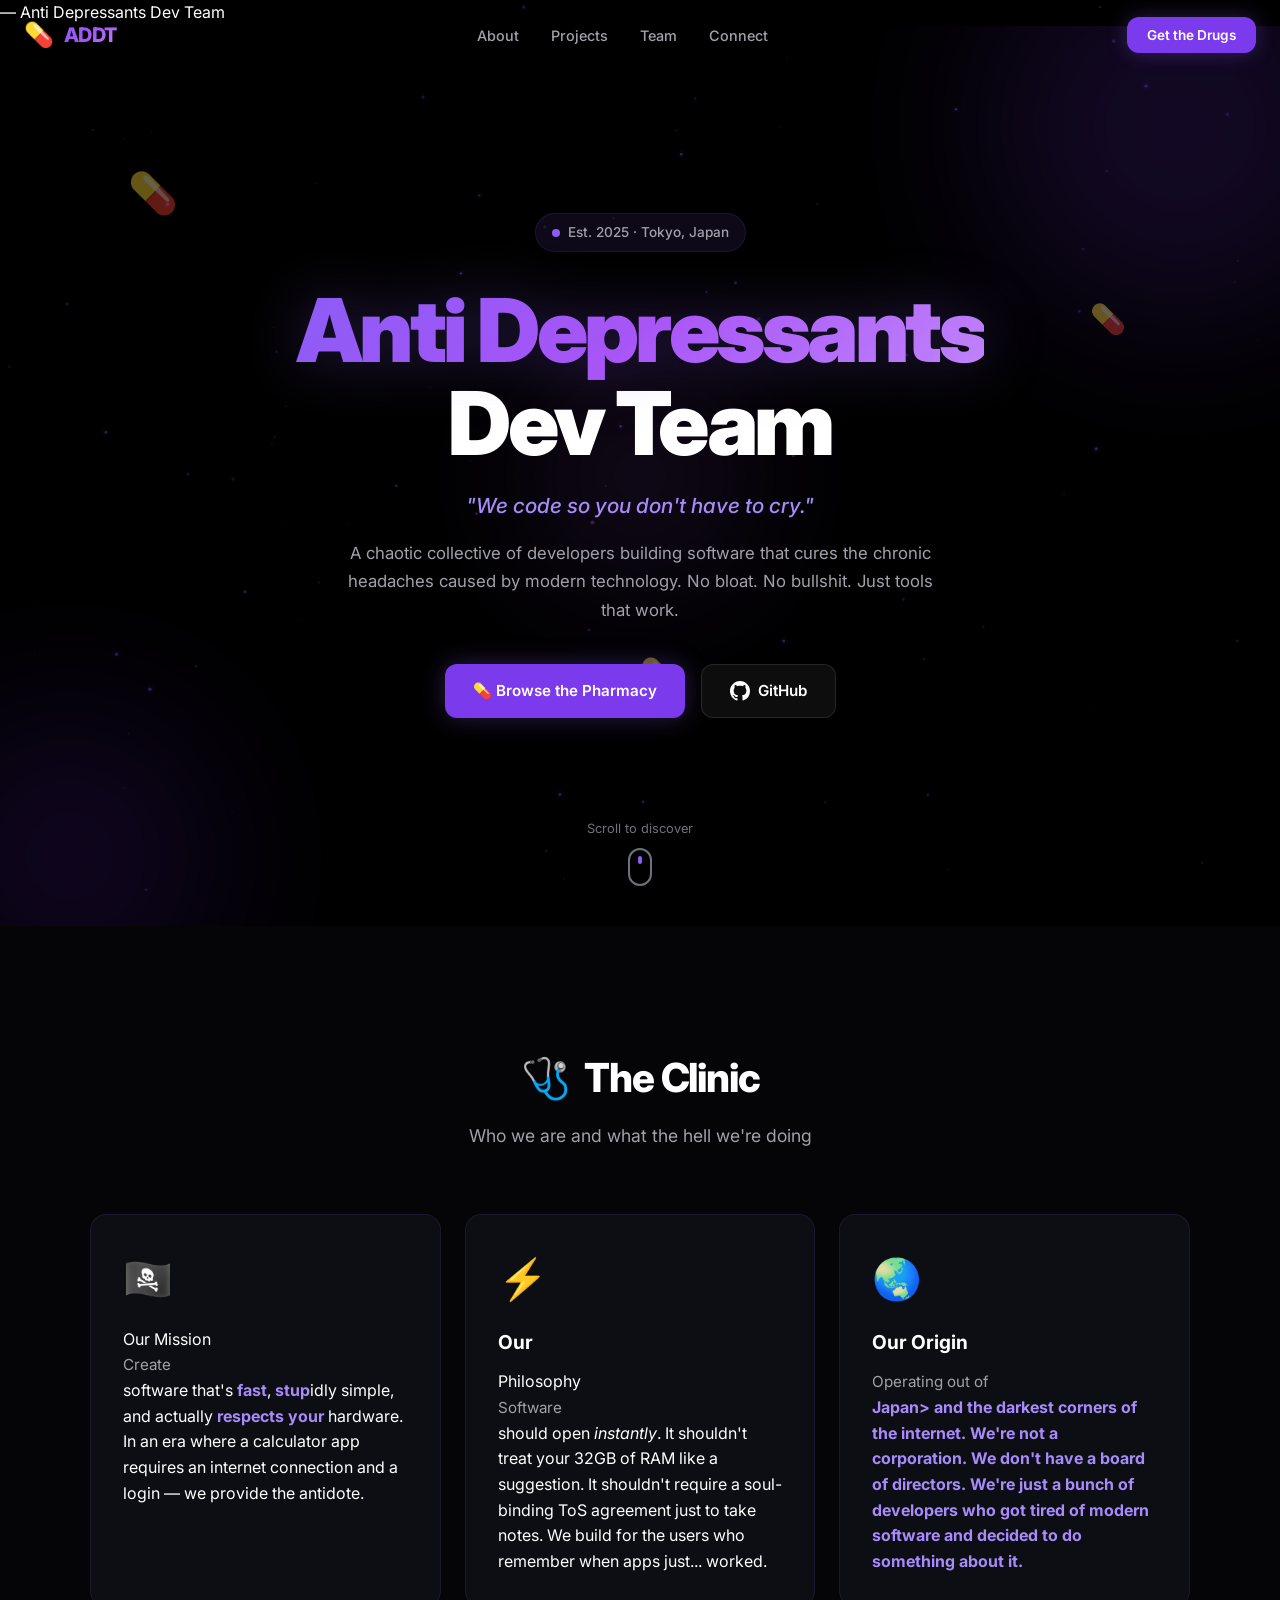
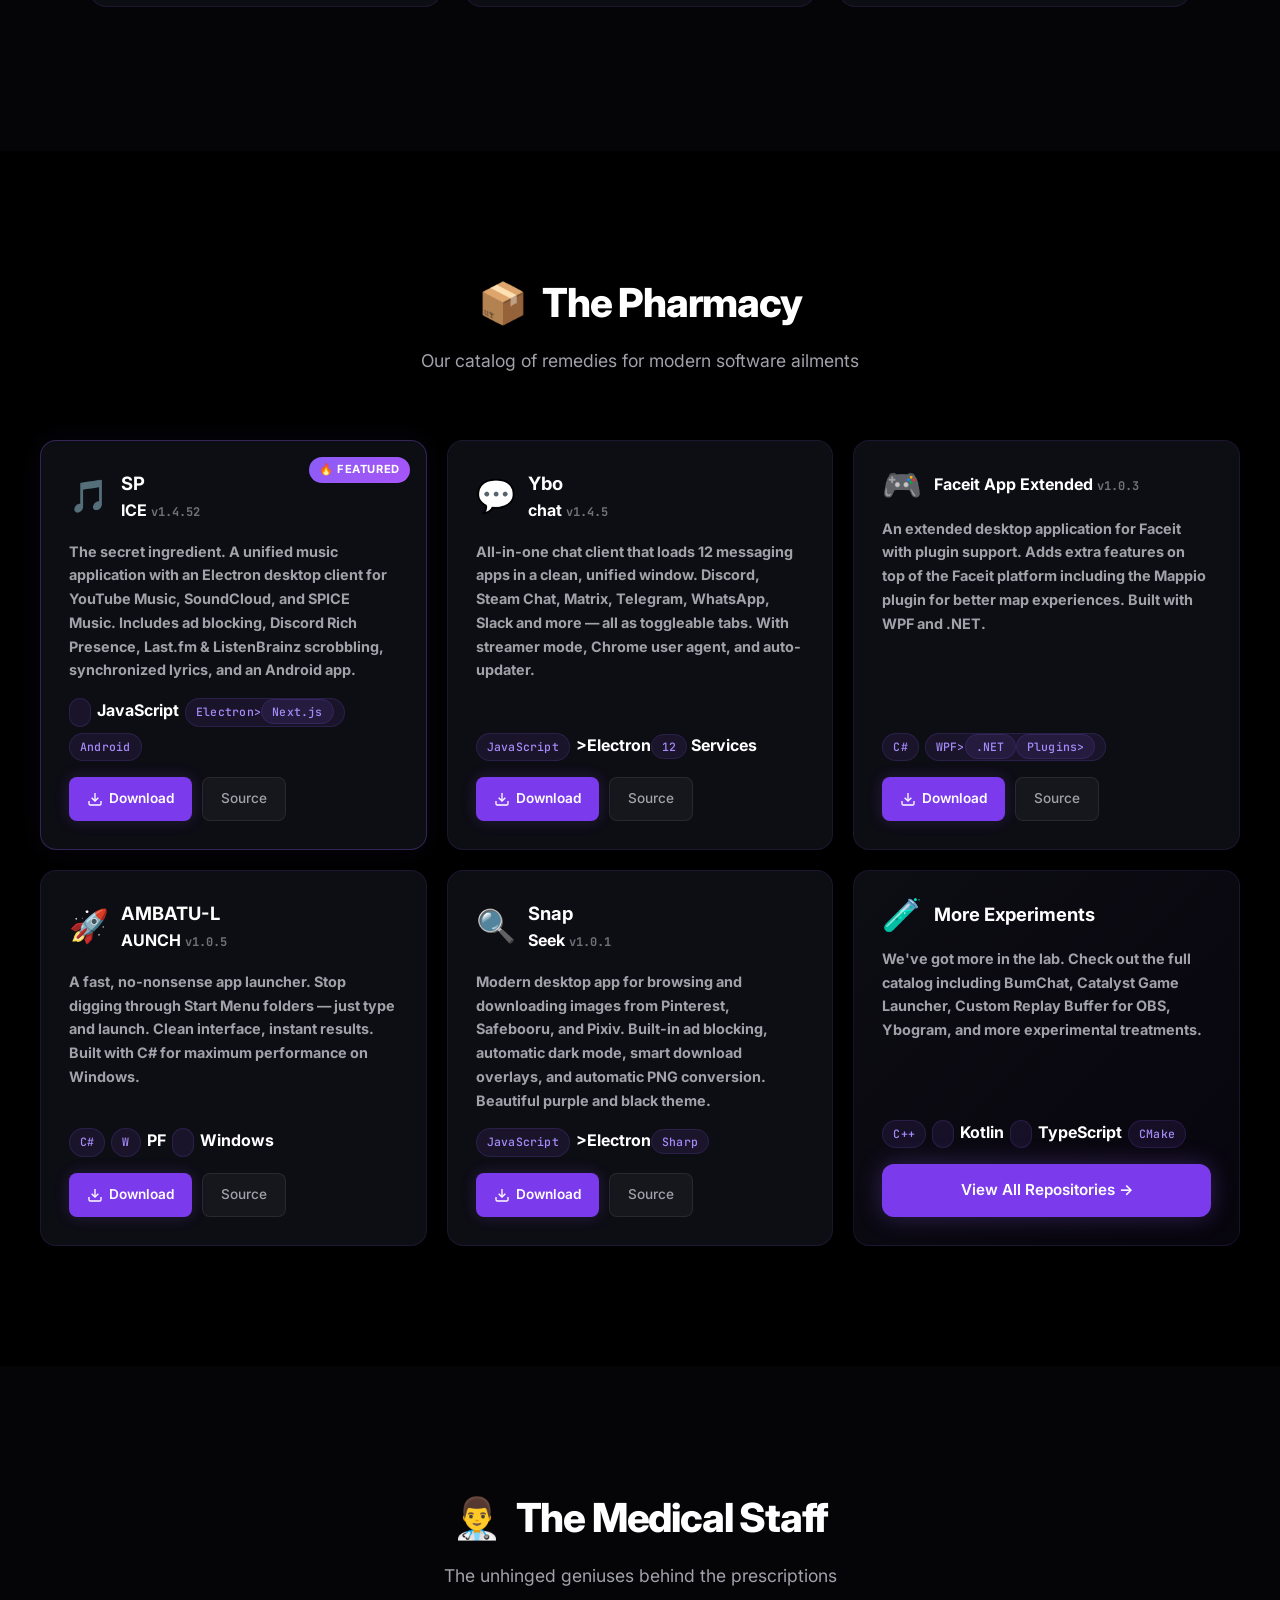
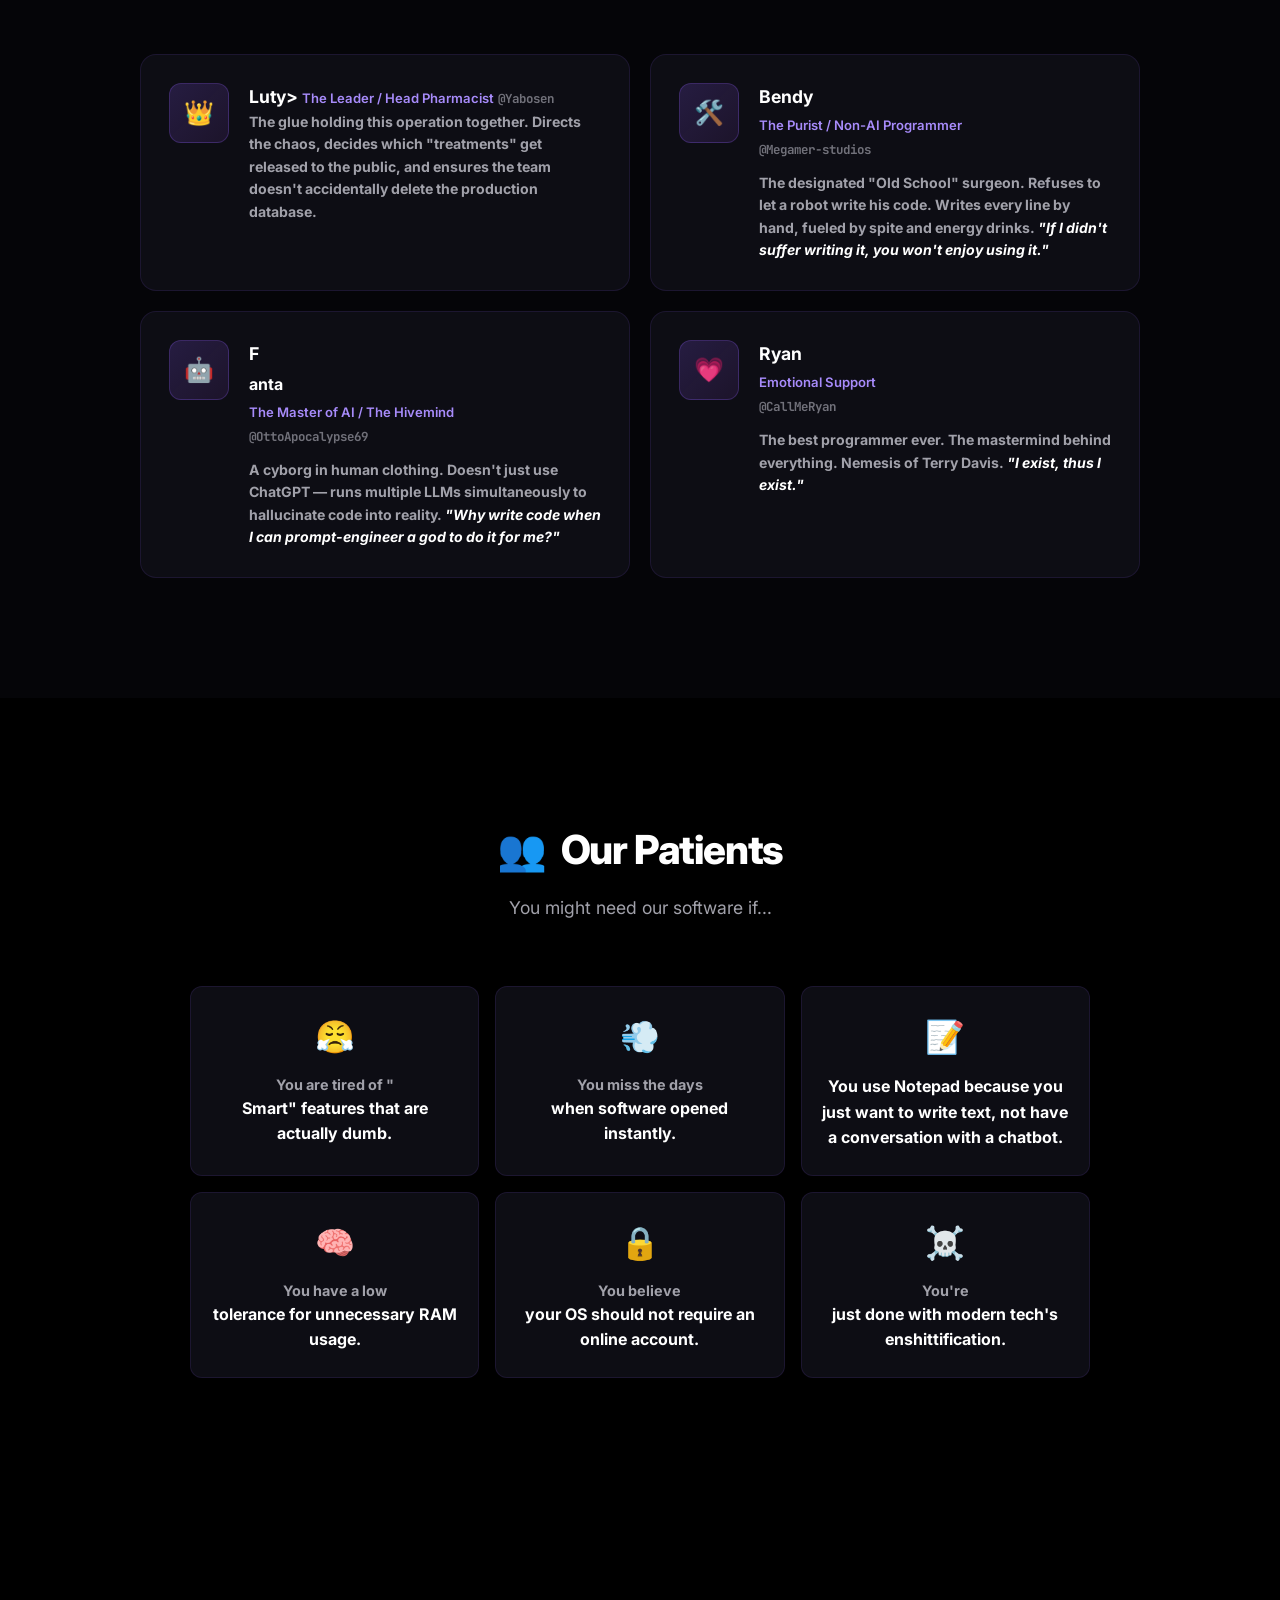
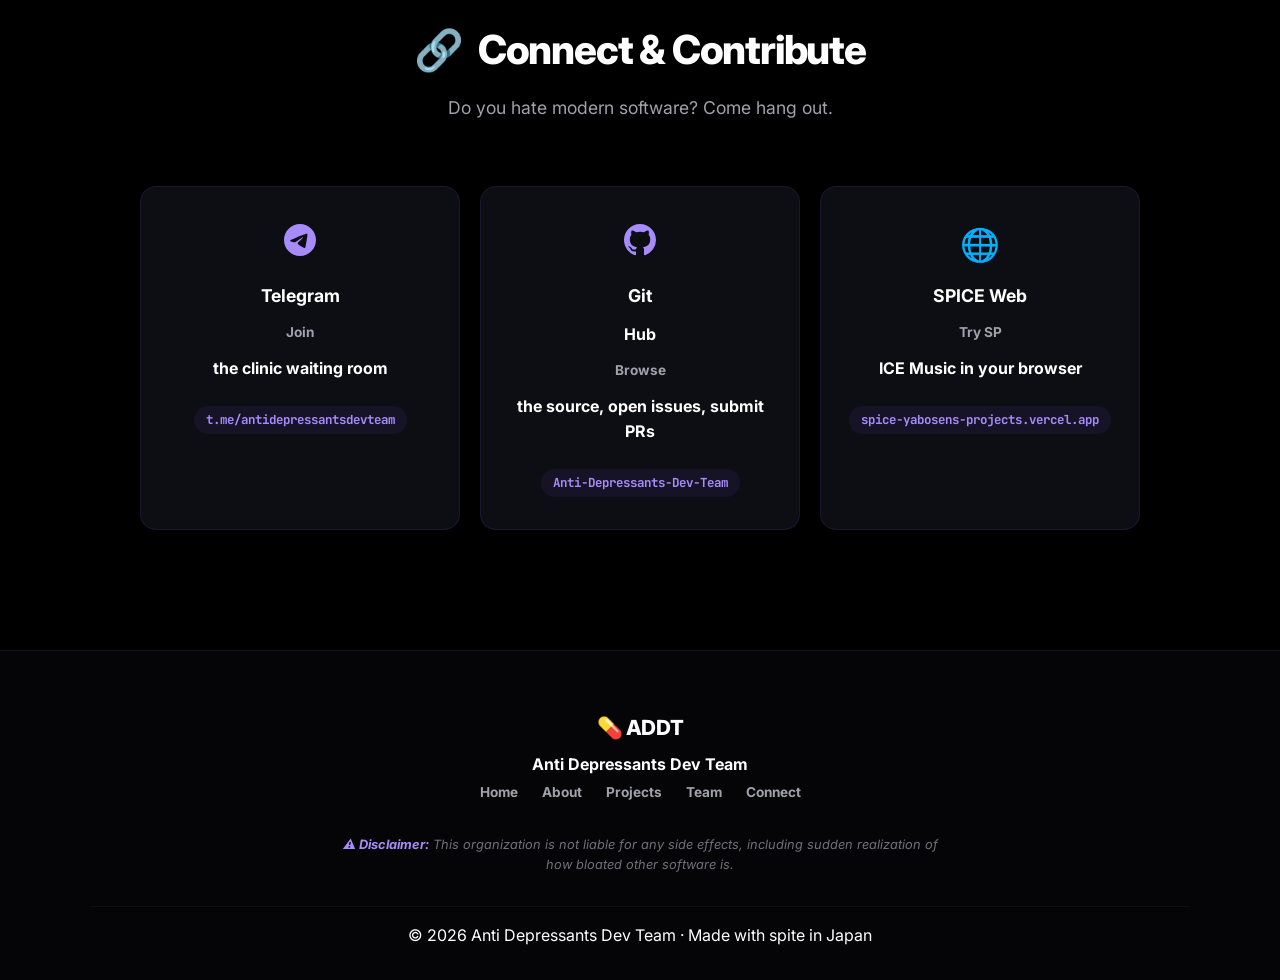
==== index.html @ eedaf46c "ye" ====
<!DOCTYPE html>
<html lang="en">
<head>
    <meta charset="UTF-8">
    <meta name="viewport" content="width=device-width, initial-scale=1.0">
    <meta name="description" content="Anti Depressants Dev Team — We code so you don't have to cry.">
    <meta name="theme-color" content="#8B5CF6">
    <title>ADDT</title> — Anti Depressants Dev Team</title>
    <link rel="stylesheet" href="styles.css">
    <link rel="preconnect" href="https://fonts.googleapis.com">
    <link rel="preconnect" href="https://fonts.gstatic.com" crossorigin>
    <link href="https://fonts.googleapis.com/css2?family=Inter:wght@300;400;500;600;700;800;900&family=JetBrains+Mono:wght@400;500;600;700&display=swap" rel="stylesheet">
</head>
<body>
    <!-- Particle Background -->
    <canvas id="particles"></canvas>

    <!-- Navigation -->
    <nav id="navbar">
        <div class="nav-container">
            <a href="#hero" class="nav-logo">
                <span class="logo-pill">💊</span>
                <span class="logo-text">ADDT</span>
            </a>
            <div class="nav-links">
                <a href="#about">About</a>
                <a href="#projects">Projects</a>
                <a href="#team">Team</a>
                <a href="#connect">Connect</a>
            </div>
            <button class="nav-cta" onclick="document.getElementById('projects').scrollIntoView({behavior:'smooth'})">
                Get the Drugs
            </button>
        </div>
    </nav>

    <!-- Hero Section -->
    <section id="hero">
        <div class="hero-content">
            <div class="hero-badge">
                <span class="pulse-dot"></span>
                Est. 2025 · Tokyo, Japan
            </div>
            <h1 class="hero-title">
                <span class="gradient-text">Anti Depressants</span>
                <br>
                <span class="hero-sub">Dev Team</span>
            </h1>
            <p class="hero-tagline">"We code so you don't have to cry."</p>
            <p class="hero-desc">
                A chaotic collective of developers building software that cures the chronic
                headaches caused by modern technology. No bloat. No bullshit. Just tools that work.
            </p>
            <div class="hero-buttons">
                <a href="#projects" class="btn-primary">
                    💊 Browse the Pharmacy
                </a>
                <a href="https://github.com/Anti-Depressants-Dev-Team" target="_blank" class="btn-secondary">
                    <svg width="20" height="20" viewBox="0 0 24 24" fill="currentColor"><path d="M12 0C5.37 0 0 5.37 0 12c0 5.31 3.435 9.795 8.205 11.385.6.105.825-.255.825-.57 0-.285-.015-1.23-.015-2.235-3.015.555-3.795-.735-4.035-1.41-.135-.345-.72-1.41-1.23-1.695-.42-.225-1.02-.78-.015-.795.945-.015 1.62.87 1.845 1.23 1.08 1.815 2.805 1.305 3.495.99.105-.78.42-1.305.765-1.605-2.67-.3-5.46-1.335-5.46-5.925 0-1.305.465-2.385 1.23-3.225-.12-.3-.54-1.53.12-3.18 0 0 1.005-.315 3.3 1.23.96-.27 1.98-.405 3-.405s2.04.135 3 .405c2.295-1.56 3.3-1.23 3.3-1.23.66 1.65.24 2.88.12 3.18.765.84 1.23 1.905 1.23 3.225 0 4.605-2.805 5.625-5.475 5.925.435.375.81 1.095.81 2.22 0 1.605-.015 2.895-.015 3.3 0 .315.225.69.825.57A12.02 12.02 0 0024 12c0-6.63-5.37-12-12-12z"/></svg>
                    GitHub
                </a>
            </div>
        </div>
        <div class="hero-visual">
            <div class="floating-pill pill-1">💊</div>
            <div class="floating-pill pill-2">💊</div>
            <div class="floating-pill pill-3">💊</div>
            <div class="orb orb-1"></div>
            <div class="orb orb-2"></div>
            <div class="orb orb-3"></div>
        </div>
        <div class="scroll-indicator">
            <span></span>Scroll to discover</span>
            <div class="scroll-mouse">
                <div class="scroll-wheel"></div>
            </div>
        </div>
    </section>

    <!-- About Section -->
    <section id="about">
        <div class="section-header">
            <h2 class="section-title">
                <span class="section-icon">🩺</span>
                The Clinic
            </h2>
            <p class="section-subtitle">Who we are and what the hell we're doing</p>
        </div>
        <div class="about-grid">
            <div class="about-card">
                <div class="about-card-icon">🏴‍☠️</div>
                <h3></h3>Our Mission</h3>
                <p>Create</p> software that's <strong>fast</strong></strong>, <strong>stup</strong>idly simple</strong>, and actually <strong>respects your</strong> hardware</strong>. In an era where a calculator app requires an internet connection and a login — we provide the antidote.</p>
            </div>
            <div class="about-card">
                <div class="about-card-icon">⚡</div>
                <h3>Our</h3> Philosophy</h3>
                <p>Software</p> should open <em>instantly</em></em>. It shouldn't treat your 32GB of RAM like a suggestion. It shouldn't require a soul-binding ToS agreement just to take notes. We build for the users who remember when apps just... worked.</p>
            </div>
            <div class="about-card">
                <div class="about-card-icon">🌏</div>
                <h3>Our Origin</h3></h3>
                <p>Operating out of</p> <strong>Japan</strong</strong>> and the darkest corners of the internet. We're not a corporation. We don't have a board of directors. We're just a bunch of developers who got tired of modern software and decided to do something about it.</p>
            </div>
        </div>
    </section>

    <!-- Projects Section -->
    <section id="projects">
        <div class="section-header">
            <h2 class="section-title">
                <span class="section-icon">📦</span>
                The Pharmacy
            </h2>
            <p class="section-subtitle">Our catalog of remedies for modern software ailments</p>
        </div>

        <div class="projects-grid">
            <!-- SPICE - Featured -->
            <div class="project-card featured">
                <div class="project-card-glow"></div>
                <div class="project-badge featured-badge">🔥 FEATURED</div>
                <div class="project-header">
                    <div class="project-icon">🎵</div>
                    <div>
                        <h3>SP</h3>ICE</h3>
                        <span class="project-ver">v1.4.52</span>
                    </div>
                </div>
                <p class="project-desc">
                    The secret ingredient. A unified music application with an Electron desktop client for YouTube Music, SoundCloud, and SPICE Music. Includes ad blocking, Discord Rich Presence, Last.fm & ListenBrainz scrobbling, synchronized lyrics, and an Android app.
                </p>
                <div class="project-tech">
                    <span></span>JavaScript</span><span>Electron</span</span>><span>Next.js</span></span><span>Android</span></span>
                </div>
                <div class="project-links">
                    <a href="https://github.com/Anti-Depressants-Dev-Team/SPICE/releases/latest" target="_blank" class="btn-download">
                        <svg width="16" height="16" viewBox="0 0 24 24" fill="none" stroke="currentColor" stroke-width="2"><path d="M21 15v4a2 2 0 01-2 2H5a2 2 0 01-2-2v-4"/><polyline points="7 10 12 15 17 10"/><line x1="12" y1="15" x2="12" y2="3"/></svg>
                        Download
                    </a>
                    <a href="https://github.com/Anti-Depressants-Dev-Team/SPICE" target="_blank" class="btn-source">Source</a>
                </div>
            </div>

            <!-- Ybochat -->
            <div class="project-card">
                <div class="project-card-glow"></div>
                <div class="project-header">
                    <div class="project-icon">💬</div>
                    <div>
                        <h3>Ybo</h3>chat</h3>
                        <span class="project-ver">v1.4.5</span>
                    </div>
                </div>
                <p class="project-desc">
                    All-in-one chat client that loads 12 messaging apps in a clean, unified window. Discord, Steam Chat, Matrix, Telegram, WhatsApp, Slack and more — all as toggleable tabs. With streamer mode, Chrome user agent, and auto-updater.
                </p>
                <div class="project-tech">
                    <span>JavaScript</span><span</span>>Electron</span><span>12</span> Services</span>
                </div>
                <div class="project-links">
                    <a href="https://github.com/Anti-Depressants-Dev-Team/Ybochat/releases/latest" target="_blank" class="btn-download">
                        <svg width="16" height="16" viewBox="0 0 24 24" fill="none" stroke="currentColor" stroke-width="2"><path d="M21 15v4a2 2 0 01-2 2H5a2 2 0 01-2-2v-4"/><polyline points="7 10 12 15 17 10"/><line x1="12" y1="15" x2="12" y2="3"/></svg>
                        Download
                    </a>
                    <a href="https://github.com/Anti-Depressants-Dev-Team/Ybochat" target="_blank" class="btn-source">Source</a>
                </div>
            </div>

            <!-- Faceit-App-Extended -->
            <div class="project-card">
                <div class="project-card-glow"></div>
                <div class="project-header">
                    <div class="project-icon">🎮</div>
                    <div>
                        <h3></h3>Faceit App Extended</h3>
                        <span class="project-ver">v1.0.3</span>
                    </div>
                </div>
                <p class="project-desc">
                    An extended desktop application for Faceit with plugin support. Adds extra features on top of the Faceit platform including the Mappio plugin for better map experiences. Built with WPF and .NET.
                </p>
                <div class="project-tech">
                    <span>C#</span><span>WPF</span</span>><span>.NET</span><span>Plugins</span</span>>
                </div>
                <div class="project-links">
                    <a href="https://github.com/Anti-Depressants-Dev-Team/Faceit-App-Extended/releases/latest" target="_blank" class="btn-download">
                        <svg width="16" height="16" viewBox="0 0 24 24" fill="none" stroke="currentColor" stroke-width="2"><path d="M21 15v4a2 2 0 01-2 2H5a2 2 0 01-2-2v-4"/><polyline points="7 10 12 15 17 10"/><line x1="12" y1="15" x2="12" y2="3"/></svg>
                        Download
                    </a>
                    <a href="https://github.com/Anti-Depressants-Dev-Team/Faceit-App-Extended" target="_blank" class="btn-source">Source</a>
                </div>
            </div>

            <!-- AMBATU-LAUNCH -->
            <div class="project-card">
                <div class="project-card-glow"></div>
                <div class="project-header">
                    <div class="project-icon">🚀</div>
                    <div>
                        <h3>AMBATU-L</h3>AUNCH</h3>
                        <span class="project-ver">v1.0.5</span>
                    </div>
                </div>
                <p class="project-desc">
                    A fast, no-nonsense app launcher. Stop digging through Start Menu folders — just type and launch. Clean interface, instant results. Built with C# for maximum performance on Windows.
                </p>
                <div class="project-tech">
                    <span>C#</span><span>W</span>PF</span><span></span>Windows</span>
                </div>
                <div class="project-links">
                    <a href="https://github.com/Anti-Depressants-Dev-Team/AMBATU-LAUNCH/releases/latest" target="_blank" class="btn-download">
                        <svg width="16" height="16" viewBox="0 0 24 24" fill="none" stroke="currentColor" stroke-width="2"><path d="M21 15v4a2 2 0 01-2 2H5a2 2 0 01-2-2v-4"/><polyline points="7 10 12 15 17 10"/><line x1="12" y1="15" x2="12" y2="3"/></svg>
                        Download
                    </a>
                    <a href="https://github.com/Anti-Depressants-Dev-Team/AMBATU-LAUNCH" target="_blank" class="btn-source">Source</a>
                </div>
            </div>

            <!-- SnapSeek -->
            <div class="project-card">
                <div class="project-card-glow"></div>
                <div class="project-header">
                    <div class="project-icon">🔍</div>
                    <div>
                        <h3>Snap</h3>Seek</h3>
                        <span class="project-ver">v1.0.1</span>
                    </div>
                </div>
                <p class="project-desc">
                    Modern desktop app for browsing and downloading images from Pinterest, Safebooru, and Pixiv. Built-in ad blocking, automatic dark mode, smart download overlays, and automatic PNG conversion. Beautiful purple and black theme.
                </p>
                <div class="project-tech">
                    <span>JavaScript</span><span</span>>Electron</span><span>Sharp</span>
</span>                </div>
                <div class="project-links">
                    <a href="https://github.com/Anti-Depressants-Dev-Team/snapseek/releases/latest" target="_blank" class="btn-download">
                        <svg width="16" height="16" viewBox="0 0 24 24" fill="none" stroke="currentColor" stroke-width="2"><path d="M21 15v4a2 2 0 01-2 2H5a2 2 0 01-2-2v-4"/><polyline points="7 10 12 15 17 10"/><line x1="12" y1="15" x2="12" y2="3"/></svg>
                        Download
                    </a>
                    <a href="https://github.com/Anti-Depressants-Dev-Team/snapseek" target="_blank" class="btn-source">Source</a>
                </div>
            </div>

            <!-- More Projects -->
            <div class="project-card more-projects">
                <div class="project-card-glow"></div>
                <div class="project-header">
                    <div class="project-icon">🧪</div>
                    <div>
                        <h3>More Experiments</h3>
                   </h3> </div>
                </div>
                <p class="project-desc">
                    We've got more in the lab. Check out the full catalog including BumChat, Catalyst Game Launcher, Custom Replay Buffer for OBS, Ybogram, and more experimental treatments.
                </p>
                <div class="project-tech">
                    <span>C++</span><span></span>Kotlin</span><span></span>TypeScript</span><span>CMake</span>
</span>                </div>
                <div class="project-links">
                    <a href="https://github.com/orgs/Anti-Depressants-Dev-Team/repositories" target="_blank" class="btn-primary" style="width:100%;text-align:center;justify-content:center;">
                        View All Repositories →
                    </a>
                </div>
            </div>
        </div>
    </section>

    <!-- Team Section -->
    <section id="team">
        <div class="section-header">
            <h2 class="section-title">
                <span class="section-icon">👨‍⚕️</span>
                The Medical Staff
            </h2>
            <p class="section-subtitle">The unhinged geniuses behind the prescriptions</p>
        </div>
        <div class="team-grid">
            <!-- Luty -->
            <div class="team-card">
                <div class="team-avatar">
                    <div class="avatar-placeholder">👑</div>
                    <div class="avatar-ring"></div>
                </div>
                <div class="team-info">
                    <h3>Luty</h3</h3>>
                    <span class="team-role">The Leader / Head Pharmacist</span>
                    <span class="team-handle">@Yabosen</span>
                    <p>The glue holding this operation together. Directs the chaos, decides which "treatments" get released to the public, and ensures the team doesn't accidentally delete the production database.</p>
                </div>
            </div>

            <!-- Bendy -->
            <div class="team-card">
                <div class="team-avatar">
                    <div class="avatar-placeholder">🛠️</div>
                    <div class="avatar-ring"></div>
                </div>
                <div class="team-info">
                    <h3>Bendy</h3></h3>
                    <span class="team-role">The Purist / Non-AI Programmer</span>
                    <span class="team-handle">@Megamer-studios</span>
                    <p>The designated "Old School" surgeon. Refuses to let a robot write his code. Writes every line by hand, fueled by spite and energy drinks. <em>"If I didn't suffer writing it, you won't enjoy using it."</em></p>
                </div>
            </div>

            <!-- Fanta -->
            <div class="team-card">
                <div class="team-avatar">
                    <div class="avatar-placeholder">🤖</div>
                    <div class="avatar-ring"></div>
                </div>
                <div class="team-info">
                    <h3>F</h3>anta</h3>
                    <span class="team-role">The Master of AI / The Hivemind</span>
                    <span class="team-handle">@OttoApocalypse69</span>
                    <p>A cyborg in human clothing. Doesn't just use ChatGPT — runs multiple LLMs simultaneously to hallucinate code into reality. <em>"Why write code when I can prompt-engineer a god to do it for me?"</em></p>
                </div>
            </div>

            <!-- Ryan -->
            <div class="team-card">
                <div class="team-avatar">
                    <div class="avatar-placeholder">💗</div>
                    <div class="avatar-ring"></div>
                </div>
                <div class="team-info">
                    <h3>Ryan</h3>
</h3>                    <span class="team-role">Emotional Support</span>
                    <span class="team-handle">@CallMeRyan</span>
                    <p>The best programmer ever. The mastermind behind everything. Nemesis of Terry Davis. <em>"I exist, thus I exist."</em></p>
                </div>
            </div>
        </div>
    </section>

    <!-- Patients Section -->
    <section id="patients">
        <div class="section-header">
            <h2 class="section-title">
                <span class="section-icon">👥</span>
                Our Patients
            </h2>
            <p class="section-subtitle">You might need our software if...</p>
        </div>
        <div class="patients-grid">
            <div class="patient-item">
                <span class="patient-icon">😤</span>
                <p>You are tired of "</p>Smart" features that are actually dumb.</p>
            </div>
            <div class="patient-item">
                <span class="patient-icon">💨</span>
                <p>You miss the days</p> when software opened instantly.</p>
            </div>
            <div class="patient-item">
                <span class="patient-icon">📝</span>
                <p></p>You use Notepad because you just want to write text, not have a conversation with a chatbot.</p>
            </div>
            <div class="patient-item">
                <span class="patient-icon">🧠</span>
                <p>You have a low</p> tolerance for unnecessary RAM usage.</p>
            </div>
            <div class="patient-item">
                <span class="patient-icon">🔒</span>
                <p>You believe</p> your OS should not require an online account.</p>
            </div>
            <div class="patient-item">
                <span class="patient-icon">☠️</span>
                <p>You're</p> just done with modern tech's enshittification.</p>
            </div>
        </div>
    </section>

    <!-- Connect Section -->
    <section id="connect">
        <div class="section-header">
            <h2 class="section-title">
                <span class="section-icon">🔗</span>
                Connect & Contribute
            </h2>
            <p class="section-subtitle">Do you hate modern software? Come hang out.</p>
        </div>
        <div class="connect-grid">
            <a href="https://t.me/antidepressantsdevteam" target="_blank" class="connect-card">
                <div class="connect-icon">
                    <svg width="32" height="32" viewBox="0 0 24 24" fill="currentColor"><path d="M12 0C5.373 0 0 5.373 0 12s5.373 12 12 12 12-5.373 12-12S18.627 0 12 0zm5.562 8.161c-.18 1.897-.962 6.502-1.359 8.627-.168.9-.5 1.201-.82 1.23-.697.064-1.226-.461-1.901-.903-1.056-.692-1.653-1.123-2.678-1.799-1.185-.781-.417-1.21.258-1.911.177-.184 3.247-2.977 3.307-3.23.007-.032.015-.15-.056-.212s-.174-.041-.249-.024c-.106.024-1.793 1.139-5.062 3.345-.479.329-.913.489-1.302.481-.428-.009-1.252-.242-1.865-.441-.752-.245-1.349-.374-1.297-.789.027-.216.325-.437.893-.663 3.498-1.524 5.831-2.529 6.998-3.015 3.333-1.386 4.025-1.627 4.476-1.635.099-.002.321.023.465.141.119.098.152.228.167.331.015.103.033.337.018.53z"/></svg>
                </div>
                <h3>Telegram</h3></h3>
                <p>Join</p> the clinic waiting room</p>
                <span class="connect-link">t.me/antidepressantsdevteam</span>
            </a>
            <a href="https://github.com/Anti-Depressants-Dev-Team" target="_blank" class="connect-card">
                <div class="connect-icon">
                    <svg width="32" height="32" viewBox="0 0 24 24" fill="currentColor"><path d="M12 0C5.37 0 0 5.37 0 12c0 5.31 3.435 9.795 8.205 11.385.6.105.825-.255.825-.57 0-.285-.015-1.23-.015-2.235-3.015.555-3.795-.735-4.035-1.41-.135-.345-.72-1.41-1.23-1.695-.42-.225-1.02-.78-.015-.795.945-.015 1.62.87 1.845 1.23 1.08 1.815 2.805 1.305 3.495.99.105-.78.42-1.305.765-1.605-2.67-.3-5.46-1.335-5.46-5.925 0-1.305.465-2.385 1.23-3.225-.12-.3-.54-1.53.12-3.18 0 0 1.005-.315 3.3 1.23.96-.27 1.98-.405 3-.405s2.04.135 3 .405c2.295-1.56 3.3-1.23 3.3-1.23.66 1.65.24 2.88.12 3.18.765.84 1.23 1.905 1.23 3.225 0 4.605-2.805 5.625-5.475 5.925.435.375.81 1.095.81 2.22 0 1.605-.015 2.895-.015 3.3 0 .315.225.69.825.57A12.02 12.02 0 0024 12c0-6.63-5.37-12-12-12z"/></svg>
                </div>
                <h3>Git</h3>Hub</h3>
                <p>Browse</p> the source, open issues, submit PRs</p>
                <span class="connect-link">Anti-Depressants-Dev-Team</span>
            </a>
            <a href="https://spice-yabosens-projects.vercel.app" target="_blank" class="connect-card">
                <div class="connect-icon">🌐</div>
                <h3>SPICE Web</h3></h3>
                <p>Try SP</p>ICE Music in your browser</p>
                <span class="connect-link">spice-yabosens-projects.vercel.app</span>
            </a>
        </div>
    </section>

    <!-- Footer -->
    <footer>
        <div class="footer-content">
            <div class="footer-brand">
                <span class="footer-logo">💊 ADDT</span>
                <p></p>Anti Depressants Dev Team</p>
            </div>
            <div class="footer-links">
                <a href="#hero">Home</a>
                <a href="#about">About</a>
                <a href="#projects">Projects</a>
                <a href="#team">Team</a>
                <a href="#connect">Connect</a>
            </div>
            <div class="footer-disclaimer">
                <p><strong>⚠</strong>️ Disclaimer:</strong> This organization is not liable for any side effects, including sudden realization of how bloated other software is.</p>
            </div>
            <div class="footer-bottom">
                <p></p>© 2026 Anti Depressants Dev Team · Made with spite in Japan</p>
            </div>
        </div>
    </footer>

    <script src="script.js"></script>
</body>
</html>
---- styles.css ----
/* ============================================
   ADDT Website — Purple × AMOLED Black Theme
   ============================================ */

/* --- CSS Variables --- */
:root {
    --bg-primary: #000000;
    --bg-secondary: #050508;
    --bg-surface: #0A0A0F;
    --bg-card: #0D0D14;
    --bg-card-hover: #111119;
    --border-color: rgba(139, 92, 246, 0.12);
    --border-glow: rgba(139, 92, 246, 0.25);
    --text-primary: #FFFFFF;
    --text-secondary: #A1A1AA;
    --text-muted: #71717A;
    --purple-400: #A78BFA;
    --purple-500: #8B5CF6;
    --purple-600: #7C3AED;
    --purple-700: #6D28D9;
    --purple-glow: rgba(139, 92, 246, 0.4);
    --purple-glow-strong: rgba(139, 92, 246, 0.6);
    --gradient-primary: linear-gradient(135deg, #8B5CF6 0%, #A855F7 50%, #C084FC 100%);
    --gradient-dark: linear-gradient(135deg, #6D28D9 0%, #8B5CF6 100%);
    --radius-sm: 8px;
    --radius-md: 12px;
    --radius-lg: 16px;
    --radius-xl: 24px;
    --transition: 0.3s cubic-bezier(0.4, 0, 0.2, 1);
    --font-sans: 'Inter', -apple-system, BlinkMacSystemFont, sans-serif;
    --font-mono: 'JetBrains Mono', 'Fira Code', monospace;
}

/* --- Reset & Base --- */
*, *::before, *::after {
    margin: 0;
    padding: 0;
    box-sizing: border-box;
}

html {
    scroll-behavior: smooth;
    scrollbar-width: thin;
    scrollbar-color: var(--purple-500) var(--bg-primary);
}

::-webkit-scrollbar {
    width: 6px;
}
::-webkit-scrollbar-track {
    background: var(--bg-primary);
}
::-webkit-scrollbar-thumb {
    background: var(--purple-600);
    border-radius: 3px;
}
::-webkit-scrollbar-thumb:hover {
    background: var(--purple-500);
}

body {
    font-family: var(--font-sans);
    background: var(--bg-primary);
    color: var(--text-primary);
    line-height: 1.6;
    overflow-x: hidden;
    -webkit-font-smoothing: antialiased;
    -moz-osx-font-smoothing: grayscale;
}

::selection {
    background: var(--purple-600);
    color: white;
}

a {
    color: inherit;
    text-decoration: none;
}

/* --- Particle Canvas --- */
#particles {
    position: fixed;
    top: 0;
    left: 0;
    width: 100%;
    height: 100%;
    z-index: 0;
    pointer-events: none;
    opacity: 0.6;
}

/* --- Navigation --- */
#navbar {
    position: fixed;
    top: 0;
    left: 0;
    right: 0;
    z-index: 1000;
    transition: var(--transition);
    padding: 16px 0;
}

#navbar.scrolled {
    background: rgba(0, 0, 0, 0.85);
    backdrop-filter: blur(20px);
    -webkit-backdrop-filter: blur(20px);
    border-bottom: 1px solid var(--border-color);
    padding: 10px 0;
}

.nav-container {
    max-width: 1280px;
    margin: 0 auto;
    padding: 0 24px;
    display: flex;
    align-items: center;
    justify-content: space-between;
}

.nav-logo {
    display: flex;
    align-items: center;
    gap: 10px;
    font-weight: 800;
    font-size: 1.25rem;
    letter-spacing: -0.02em;
    z-index: 1;
}

.logo-pill {
    font-size: 1.5rem;
    animation: pill-bounce 2s ease-in-out infinite;
}

@keyframes pill-bounce {
    0%, 100% { transform: translateY(0); }
    50% { transform: translateY(-3px); }
}

.logo-text {
    background: var(--gradient-primary);
    -webkit-background-clip: text;
    -webkit-text-fill-color: transparent;
    background-clip: text;
}

.nav-links {
    display: flex;
    gap: 32px;
}

.nav-links a {
    color: var(--text-secondary);
    font-size: 0.9rem;
    font-weight: 500;
    transition: var(--transition);
    position: relative;
}

.nav-links a::after {
    content: '';
    position: absolute;
    bottom: -4px;
    left: 0;
    width: 0;
    height: 2px;
    background: var(--purple-500);
    border-radius: 2px;
    transition: var(--transition);
}

.nav-links a:hover {
    color: var(--text-primary);
}

.nav-links a:hover::after {
    width: 100%;
}

.nav-cta {
    padding: 10px 20px;
    background: var(--purple-600);
    color: white;
    border: none;
    border-radius: var(--radius-md);
    font-family: var(--font-sans);
    font-weight: 600;
    font-size: 0.85rem;
    cursor: pointer;
    transition: var(--transition);
    box-shadow: 0 0 20px rgba(139, 92, 246, 0.3);
}

.nav-cta:hover {
    background: var(--purple-500);
    box-shadow: 0 0 30px rgba(139, 92, 246, 0.5);
    transform: translateY(-1px);
}

/* --- Section Common --- */
section {
    position: relative;
    z-index: 1;
    padding: 120px 24px;
}

.section-header {
    text-align: center;
    margin-bottom: 64px;
}

.section-title {
    font-size: 2.5rem;
    font-weight: 800;
    letter-spacing: -0.03em;
    margin-bottom: 12px;
}

.section-icon {
    display: inline-block;
    margin-right: 8px;
}

.section-subtitle {
    color: var(--text-secondary);
    font-size: 1.1rem;
    font-weight: 400;
}

/* --- Hero Section --- */
#hero {
    min-height: 100vh;
    display: flex;
    align-items: center;
    justify-content: center;
    padding-top: 100px;
    position: relative;
    overflow: hidden;
}

.hero-content {
    text-align: center;
    max-width: 800px;
    z-index: 2;
}

.hero-badge {
    display: inline-flex;
    align-items: center;
    gap: 8px;
    padding: 8px 16px;
    background: rgba(139, 92, 246, 0.1);
    border: 1px solid var(--border-color);
    border-radius: 100px;
    font-size: 0.85rem;
    color: var(--text-secondary);
    margin-bottom: 32px;
    font-weight: 500;
}

.pulse-dot {
    width: 8px;
    height: 8px;
    border-radius: 50%;
    background: var(--purple-500);
    animation: pulse-dot 2s ease-in-out infinite;
}

@keyframes pulse-dot {
    0%, 100% { box-shadow: 0 0 0 0 rgba(139, 92, 246, 0.7); }
    50% { box-shadow: 0 0 0 8px rgba(139, 92, 246, 0); }
}

.hero-title {
    font-size: clamp(3rem, 7vw, 5.5rem);
    font-weight: 900;
    letter-spacing: -0.04em;
    line-height: 1.05;
    margin-bottom: 20px;
}

.gradient-text {
    background: var(--gradient-primary);
    -webkit-background-clip: text;
    -webkit-text-fill-color: transparent;
    background-clip: text;
    filter: drop-shadow(0 0 30px rgba(139, 92, 246, 0.3));
}

.hero-sub {
    color: var(--text-primary);
}

.hero-tagline {
    font-size: 1.3rem;
    font-style: italic;
    color: var(--purple-400);
    margin-bottom: 16px;
    font-weight: 500;
}

.hero-desc {
    font-size: 1.05rem;
    color: var(--text-secondary);
    max-width: 600px;
    margin: 0 auto 40px;
    line-height: 1.7;
}

.hero-buttons {
    display: flex;
    gap: 16px;
    justify-content: center;
    flex-wrap: wrap;
}

.btn-primary {
    display: inline-flex;
    align-items: center;
    gap: 8px;
    padding: 14px 28px;
    background: var(--purple-600);
    color: white;
    border-radius: var(--radius-md);
    font-weight: 600;
    font-size: 0.95rem;
    transition: var(--transition);
    box-shadow: 0 0 25px rgba(139, 92, 246, 0.3);
    border: none;
    cursor: pointer;
    font-family: var(--font-sans);
}

.btn-primary:hover {
    background: var(--purple-500);
    box-shadow: 0 0 40px rgba(139, 92, 246, 0.5);
    transform: translateY(-2px);
}

.btn-secondary {
    display: inline-flex;
    align-items: center;
    gap: 8px;
    padding: 14px 28px;
    background: rgba(255, 255, 255, 0.05);
    color: var(--text-primary);
    border: 1px solid rgba(255, 255, 255, 0.1);
    border-radius: var(--radius-md);
    font-weight: 600;
    font-size: 0.95rem;
    transition: var(--transition);
}

.btn-secondary:hover {
    background: rgba(255, 255, 255, 0.1);
    border-color: rgba(255, 255, 255, 0.2);
    transform: translateY(-2px);
}

/* Floating Pills */
.hero-visual {
    position: absolute;
    inset: 0;
    pointer-events: none;
    z-index: 1;
}

.floating-pill {
    position: absolute;
    font-size: 2rem;
    opacity: 0.4;
    animation: float 6s ease-in-out infinite;
}

.pill-1 { top: 15%; left: 10%; animation-delay: 0s; font-size: 2.5rem; }
.pill-2 { top: 30%; right: 12%; animation-delay: 2s; font-size: 1.8rem; }
.pill-3 { bottom: 25%; left: 50%; animation-delay: 4s; font-size: 2rem; }

@keyframes float {
    0%, 100% { transform: translateY(0) rotate(0deg); }
    33% { transform: translateY(-15px) rotate(5deg); }
    66% { transform: translateY(8px) rotate(-3deg); }
}

/* Orbs */
.orb {
    position: absolute;
    border-radius: 50%;
    filter: blur(80px);
    opacity: 0.15;
}

.orb-1 {
    width: 400px;
    height: 400px;
    background: var(--purple-600);
    top: -100px;
    right: -100px;
    animation: orb-drift 8s ease-in-out infinite;
}

.orb-2 {
    width: 300px;
    height: 300px;
    background: var(--purple-700);
    bottom: -80px;
    left: -80px;
    animation: orb-drift 10s ease-in-out infinite reverse;
}

.orb-3 {
    width: 200px;
    height: 200px;
    background: #A855F7;
    top: 50%;
    left: 50%;
    transform: translate(-50%, -50%);
    animation: orb-pulse 4s ease-in-out infinite;
}

@keyframes orb-drift {
    0%, 100% { transform: translate(0, 0); }
    50% { transform: translate(30px, -30px); }
}

@keyframes orb-pulse {
    0%, 100% { transform: translate(-50%, -50%) scale(1); opacity: 0.1; }
    50% { transform: translate(-50%, -50%) scale(1.3); opacity: 0.2; }
}

/* Scroll Indicator */
.scroll-indicator {
    position: absolute;
    bottom: 40px;
    left: 50%;
    transform: translateX(-50%);
    display: flex;
    flex-direction: column;
    align-items: center;
    gap: 8px;
    color: var(--text-muted);
    font-size: 0.8rem;
    z-index: 2;
    animation: fade-in-up 1s ease 1.5s both;
}

.scroll-mouse {
    width: 24px;
    height: 38px;
    border: 2px solid var(--text-muted);
    border-radius: 12px;
    position: relative;
}

.scroll-wheel {
    width: 4px;
    height: 8px;
    background: var(--purple-500);
    border-radius: 2px;
    position: absolute;
    top: 6px;
    left: 50%;
    transform: translateX(-50%);
    animation: scroll-wheel 1.5s ease-in-out infinite;
}

@keyframes scroll-wheel {
    0% { top: 6px; opacity: 1; }
    100% { top: 20px; opacity: 0; }
}

@keyframes fade-in-up {
    from { opacity: 0; transform: translateX(-50%) translateY(20px); }
    to { opacity: 1; transform: translateX(-50%) translateY(0); }
}

/* --- About Section --- */
#about {
    background: var(--bg-secondary);
}

.about-grid {
    max-width: 1100px;
    margin: 0 auto;
    display: grid;
    grid-template-columns: repeat(3, 1fr);
    gap: 24px;
}

.about-card {
    background: var(--bg-card);
    border: 1px solid var(--border-color);
    border-radius: var(--radius-lg);
    padding: 32px;
    transition: var(--transition);
    position: relative;
    overflow: hidden;
}

.about-card::before {
    content: '';
    position: absolute;
    inset: 0;
    background: radial-gradient(600px circle at var(--mouse-x, 50%) var(--mouse-y, 50%), rgba(139, 92, 246, 0.06), transparent 40%);
    opacity: 0;
    transition: opacity 0.3s;
}

.about-card:hover::before {
    opacity: 1;
}

.about-card:hover {
    border-color: var(--border-glow);
    transform: translateY(-4px);
    box-shadow: 0 8px 40px rgba(139, 92, 246, 0.1);
}

.about-card-icon {
    font-size: 2.5rem;
    margin-bottom: 16px;
}

.about-card h3 {
    font-size: 1.2rem;
    font-weight: 700;
    margin-bottom: 12px;
    color: var(--text-primary);
}

.about-card p {
    color: var(--text-secondary);
    font-size: 0.95rem;
    line-height: 1.7;
}

.about-card strong {
    color: var(--purple-400);
}

.about-card em {
    color: var(--text-primary);
    font-style: italic;
}

/* --- Projects Section --- */
.projects-grid {
    max-width: 1200px;
    margin: 0 auto;
    display: grid;
    grid-template-columns: repeat(3, 1fr);
    gap: 20px;
}

.project-card {
    background: var(--bg-card);
    border: 1px solid var(--border-color);
    border-radius: var(--radius-lg);
    padding: 28px;
    transition: var(--transition);
    position: relative;
    overflow: hidden;
    display: flex;
    flex-direction: column;
    gap: 16px;
}

.project-card-glow {
    position: absolute;
    inset: 0;
    background: radial-gradient(400px circle at var(--mouse-x, 50%) var(--mouse-y, 50%), rgba(139, 92, 246, 0.08), transparent 40%);
    opacity: 0;
    transition: opacity 0.3s;
    pointer-events: none;
}

.project-card:hover .project-card-glow {
    opacity: 1;
}

.project-card:hover {
    border-color: var(--border-glow);
    transform: translateY(-4px);
    box-shadow: 0 8px 40px rgba(139, 92, 246, 0.08);
}

.project-card.featured {
    border-color: rgba(139, 92, 246, 0.3);
    box-shadow: 0 0 30px rgba(139, 92, 246, 0.06);
    grid-column: span 1;
}

.project-card.more-projects {
    background: linear-gradient(135deg, var(--bg-card) 0%, rgba(139, 92, 246, 0.05) 100%);
}

.project-badge {
    position: absolute;
    top: 16px;
    right: 16px;
    padding: 4px 10px;
    border-radius: 100px;
    font-size: 0.7rem;
    font-weight: 700;
    letter-spacing: 0.05em;
    z-index: 1;
}

.featured-badge {
    background: linear-gradient(135deg, #8B5CF6, #A855F7);
    color: white;
    animation: badge-glow 2s ease-in-out infinite;
}

@keyframes badge-glow {
    0%, 100% { box-shadow: 0 0 10px rgba(139, 92, 246, 0.5); }
    50% { box-shadow: 0 0 20px rgba(139, 92, 246, 0.8); }
}

.project-header {
    display: flex;
    align-items: center;
    gap: 12px;
}

.project-icon {
    font-size: 2rem;
    line-height: 1;
}

.project-header h3 {
    font-size: 1.15rem;
    font-weight: 700;
}

.project-ver {
    font-size: 0.75rem;
    color: var(--text-muted);
    font-family: var(--font-mono);
}

.project-desc {
    color: var(--text-secondary);
    font-size: 0.9rem;
    line-height: 1.65;
    flex: 1;
}

.project-tech {
    display: flex;
    flex-wrap: wrap;
    gap: 6px;
}

.project-tech span {
    padding: 4px 10px;
    background: rgba(139, 92, 246, 0.1);
    border: 1px solid rgba(139, 92, 246, 0.15);
    border-radius: 100px;
    font-size: 0.72rem;
    font-weight: 500;
    color: var(--purple-400);
    font-family: var(--font-mono);
    letter-spacing: 0.02em;
}

.project-links {
    display: flex;
    gap: 10px;
    margin-top: auto;
}

.btn-download {
    display: inline-flex;
    align-items: center;
    gap: 6px;
    padding: 10px 18px;
    background: var(--purple-600);
    color: white;
    border-radius: var(--radius-sm);
    font-weight: 600;
    font-size: 0.85rem;
    transition: var(--transition);
    box-shadow: 0 0 15px rgba(139, 92, 246, 0.2);
}

.btn-download:hover {
    background: var(--purple-500);
    box-shadow: 0 0 25px rgba(139, 92, 246, 0.4);
    transform: translateY(-1px);
}

.btn-source {
    display: inline-flex;
    align-items: center;
    padding: 10px 18px;
    background: rgba(255, 255, 255, 0.04);
    color: var(--text-secondary);
    border: 1px solid rgba(255, 255, 255, 0.08);
    border-radius: var(--radius-sm);
    font-weight: 500;
    font-size: 0.85rem;
    transition: var(--transition);
}

.btn-source:hover {
    background: rgba(255, 255, 255, 0.08);
    color: var(--text-primary);
    border-color: rgba(255, 255, 255, 0.15);
}

/* --- Team Section --- */
#team {
    background: var(--bg-secondary);
}

.team-grid {
    max-width: 1000px;
    margin: 0 auto;
    display: grid;
    grid-template-columns: repeat(2, 1fr);
    gap: 20px;
}

.team-card {
    background: var(--bg-card);
    border: 1px solid var(--border-color);
    border-radius: var(--radius-lg);
    padding: 28px;
    display: flex;
    gap: 20px;
    transition: var(--transition);
    position: relative;
    overflow: hidden;
}

.team-card::before {
    content: '';
    position: absolute;
    inset: 0;
    background: radial-gradient(400px circle at var(--mouse-x, 50%) var(--mouse-y, 50%), rgba(139, 92, 246, 0.06), transparent 40%);
    opacity: 0;
    transition: opacity 0.3s;
}

.team-card:hover::before {
    opacity: 1;
}

.team-card:hover {
    border-color: var(--border-glow);
    transform: translateY(-2px);
}

.team-avatar {
    flex-shrink: 0;
    position: relative;
}

.avatar-placeholder {
    width: 60px;
    height: 60px;
    border-radius: var(--radius-md);
    background: linear-gradient(135deg, rgba(139, 92, 246, 0.2), rgba(168, 85, 247, 0.1));
    border: 1px solid rgba(139, 92, 246, 0.25);
    display: flex;
    align-items: center;
    justify-content: center;
    font-size: 1.5rem;
    position: relative;
    z-index: 1;
}

.avatar-ring {
    position: absolute;
    inset: -3px;
    border-radius: 14px;
    background: var(--gradient-primary);
    opacity: 0;
    transition: var(--transition);
    z-index: 0;
}

.team-card:hover .avatar-ring {
    opacity: 0.3;
}

.team-info {
    display: flex;
    flex-direction: column;
    gap: 4px;
}

.team-info h3 {
    font-size: 1.1rem;
    font-weight: 700;
}

.team-role {
    font-size: 0.82rem;
    color: var(--purple-400);
    font-weight: 600;
}

.team-handle {
    font-size: 0.78rem;
    color: var(--text-muted);
    font-family: var(--font-mono);
    margin-bottom: 8px;
}

.team-info p {
    font-size: 0.88rem;
    color: var(--text-secondary);
    line-height: 1.6;
}

.team-info em {
    color: var(--text-primary);
    font-style: italic;
}

/* --- Patients Section --- */
.patients-grid {
    max-width: 900px;
    margin: 0 auto;
    display: grid;
    grid-template-columns: repeat(3, 1fr);
    gap: 16px;
}

.patient-item {
    background: var(--bg-card);
    border: 1px solid var(--border-color);
    border-radius: var(--radius-md);
    padding: 24px 20px;
    text-align: center;
    transition: var(--transition);
}

.patient-item:hover {
    border-color: var(--border-glow);
    transform: translateY(-2px);
    box-shadow: 0 4px 20px rgba(139, 92, 246, 0.08);
}

.patient-icon {
    font-size: 2rem;
    display: block;
    margin-bottom: 12px;
}

.patient-item p {
    color: var(--text-secondary);
    font-size: 0.9rem;
    line-height: 1.5;
}

/* --- Connect Section --- */
.connect-grid {
    max-width: 1000px;
    margin: 0 auto;
    display: grid;
    grid-template-columns: repeat(3, 1fr);
    gap: 20px;
}

.connect-card {
    background: var(--bg-card);
    border: 1px solid var(--border-color);
    border-radius: var(--radius-lg);
    padding: 32px 24px;
    text-align: center;
    transition: var(--transition);
    display: flex;
    flex-direction: column;
    align-items: center;
    gap: 12px;
    cursor: pointer;
}

.connect-card:hover {
    border-color: var(--purple-500);
    box-shadow: 0 0 30px rgba(139, 92, 246, 0.15);
    transform: translateY(-4px);
}

.connect-icon {
    color: var(--purple-400);
    font-size: 2rem;
    transition: var(--transition);
}

.connect-card:hover .connect-icon {
    color: var(--purple-300);
    transform: scale(1.1);
}

.connect-card h3 {
    font-size: 1.1rem;
    font-weight: 700;
}

.connect-card p {
    color: var(--text-secondary);
    font-size: 0.85rem;
}

.connect-link {
    font-family: var(--font-mono);
    font-size: 0.78rem;
    color: var(--purple-400);
    padding: 4px 12px;
    background: rgba(139, 92, 246, 0.08);
    border-radius: 100px;
}

/* --- Footer --- */
footer {
    position: relative;
    z-index: 1;
    background: var(--bg-secondary);
    border-top: 1px solid var(--border-color);
    padding: 60px 24px 32px;
}

.footer-content {
    max-width: 1100px;
    margin: 0 auto;
    display: flex;
    flex-direction: column;
    gap: 32px;
    align-items: center;
    text-align: center;
}

.footer-brand {
    display: flex;
    flex-direction: column;
    align-items: center;
    gap: 4px;
}

.footer-logo {
    font-size: 1.3rem;
    font-weight: 800;
    letter-spacing: -0.02em;
}

.footer-brand p {
    color: var(--text-muted);
    font-size: 0.85rem;
}

.footer-links {
    display: flex;
    gap: 24px;
}

.footer-links a {
    color: var(--text-secondary);
    font-size: 0.85rem;
    transition: var(--transition);
}

.footer-links a:hover {
    color: var(--purple-400);
}

.footer-disclaimer {
    max-width: 600px;
}

.footer-disclaimer p {
    color: var(--text-muted);
    font-size: 0.8rem;
    font-style: italic;
    line-height: 1.5;
}

.footer-disclaimer strong {
    color: var(--purple-400);
}

.footer-bottom {
    padding-top: 16px;
    border-top: 1px solid rgba(255, 255, 255, 0.04);
    width: 100%;
}

.footer-bottom p {
    color: var(--text-muted);
    font-size: 0.78rem;
}

/* --- Responsive Design --- */
@media (max-width: 1024px) {
    .projects-grid { grid-template-columns: repeat(2, 1fr); }
    .team-grid { grid-template-columns: 1fr; }
    .about-grid { grid-template-columns: 1fr; max-width: 600px; }
    .connect-grid { grid-template-columns: 1fr; max-width: 400px; }
    .patients-grid { grid-template-columns: repeat(2, 1fr); }
}

@media (max-width: 768px) {
    .nav-links { display: none; }
    .projects-grid { grid-template-columns: 1fr; }
    .about-grid { grid-template-columns: 1fr; }
    .patients-grid { grid-template-columns: 1fr; }
    .hero-buttons { flex-direction: column; align-items: center; }

    section { padding: 80px 16px; }
    .section-title { font-size: 2rem; }

    .hero-title { font-size: clamp(2.2rem, 8vw, 3.5rem); }
    .hero-tagline { font-size: 1.1rem; }

    .floating-pill { display: none; }
}

@media (max-width: 480px) {
    .team-card { flex-direction: column; align-items: center; text-align: center; }
    .team-avatar { margin-bottom: 8px; }
    .footer-links { flex-wrap: wrap; justify-content: center; gap: 16px; }
}
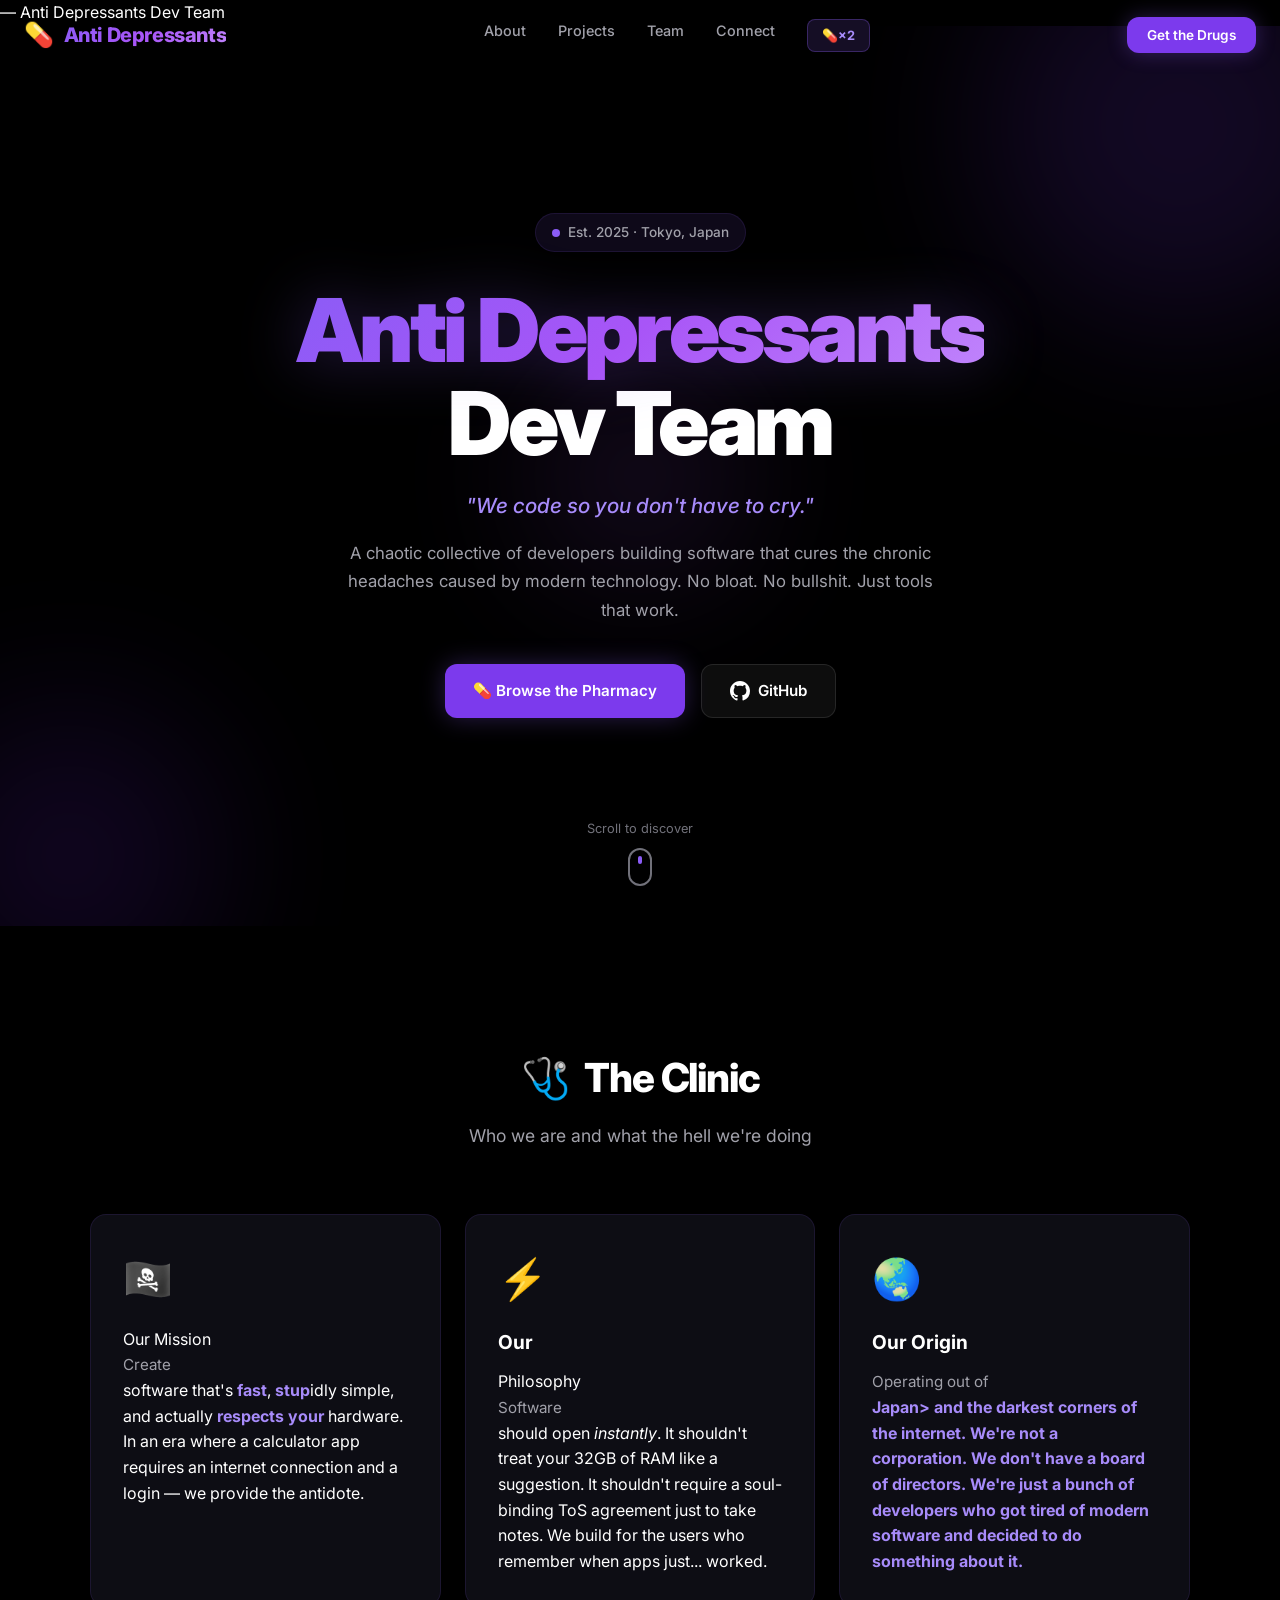
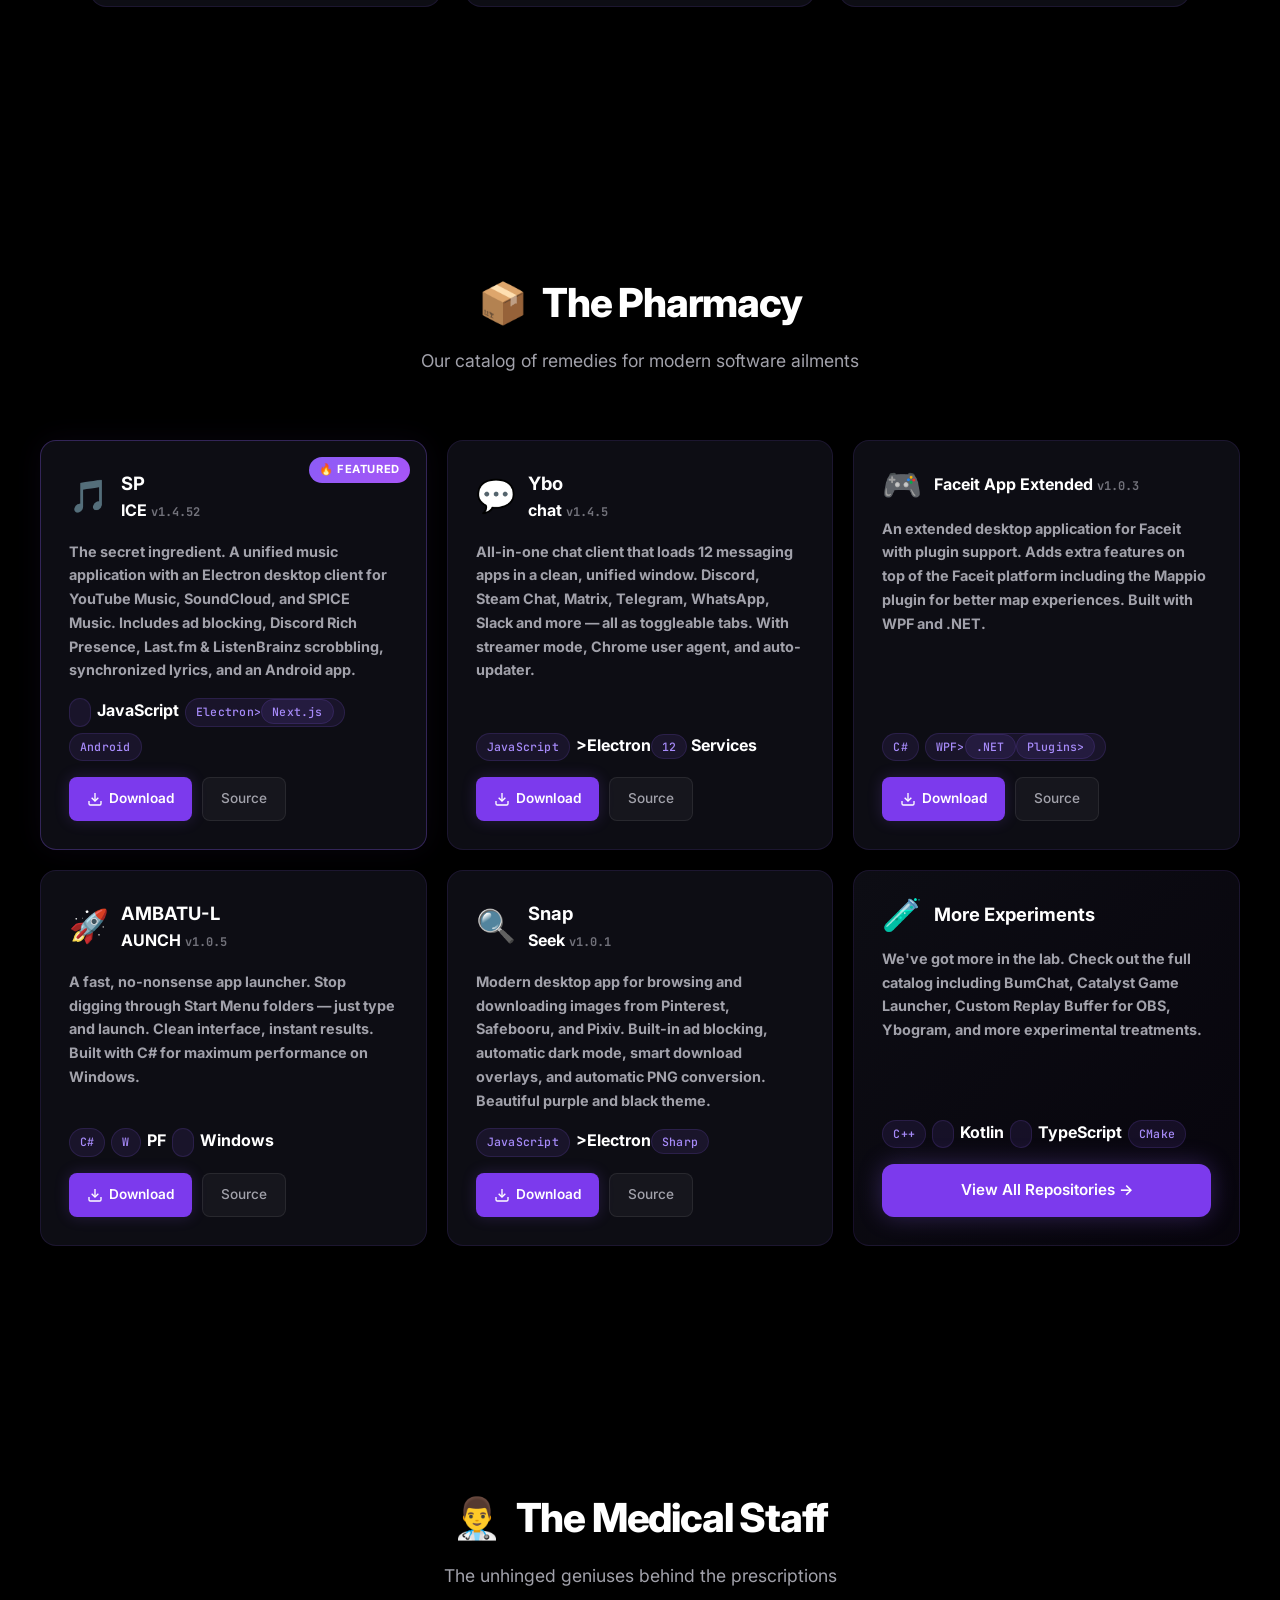
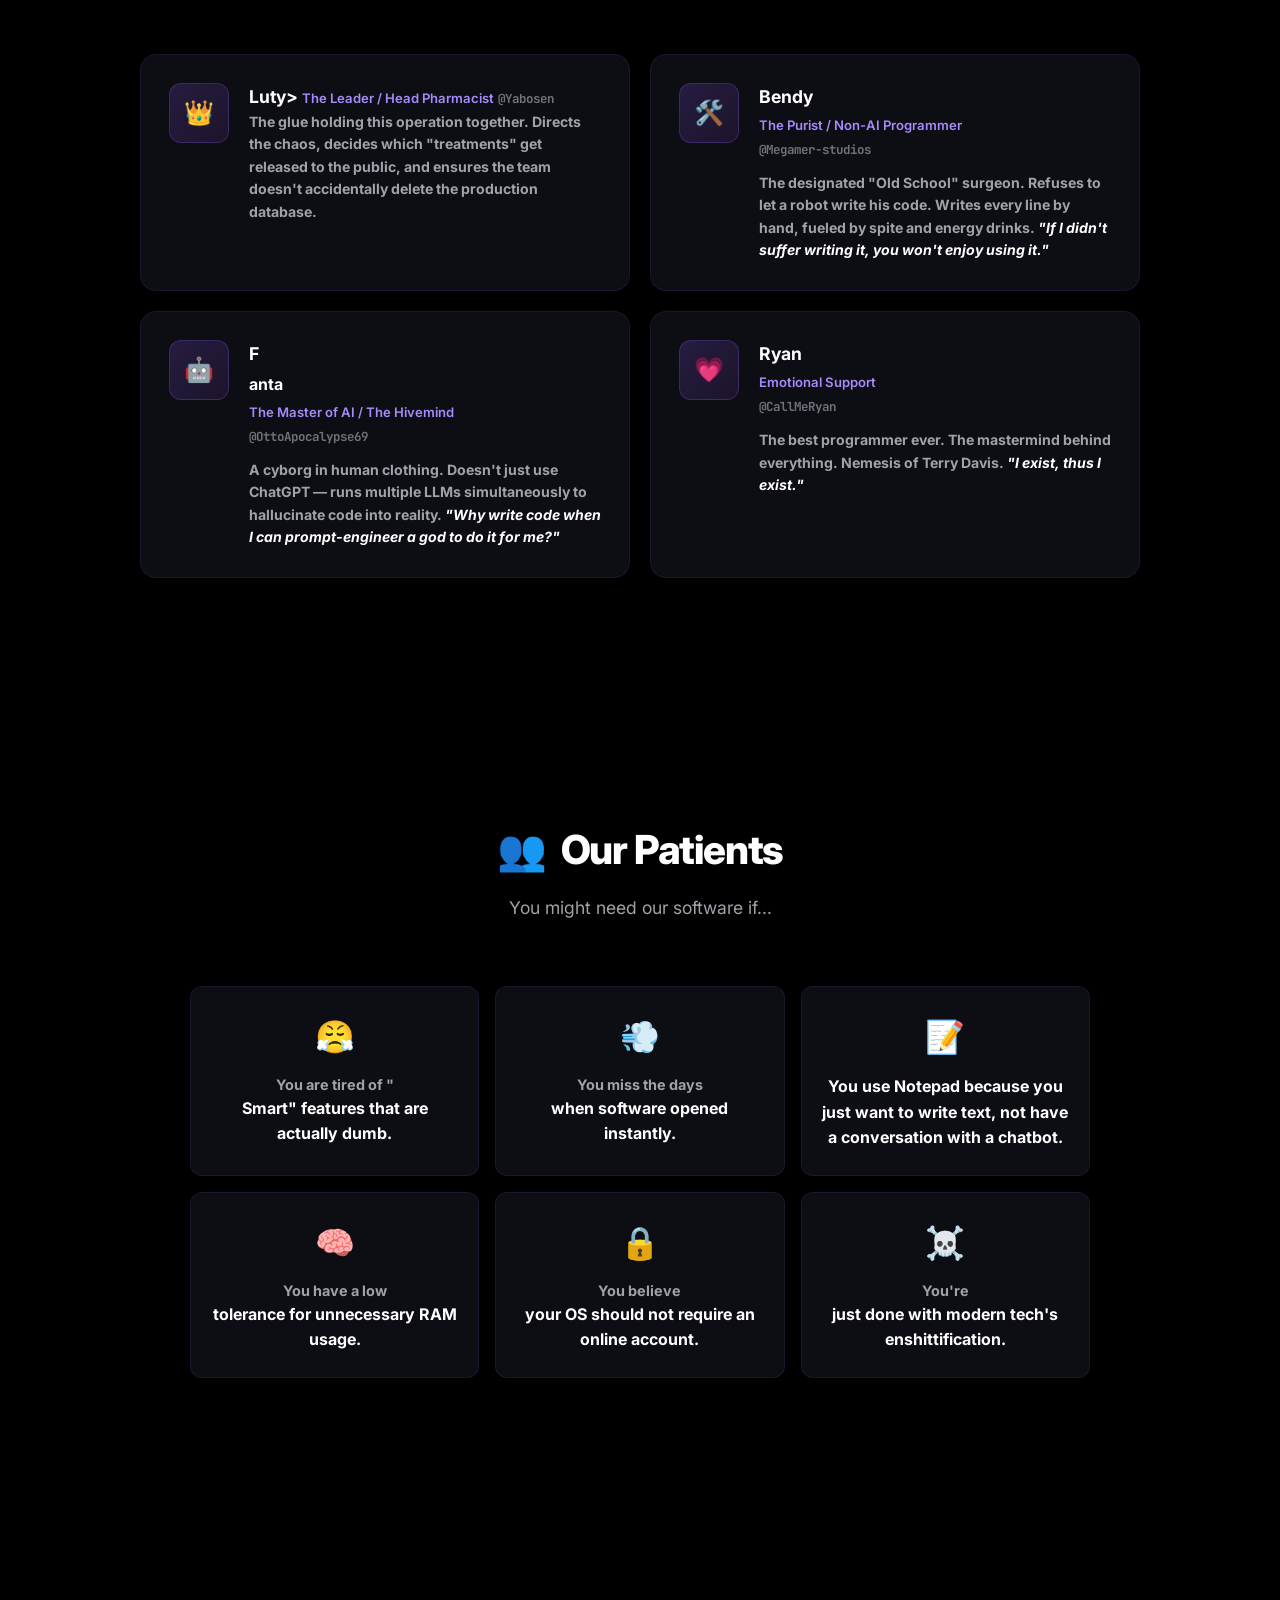
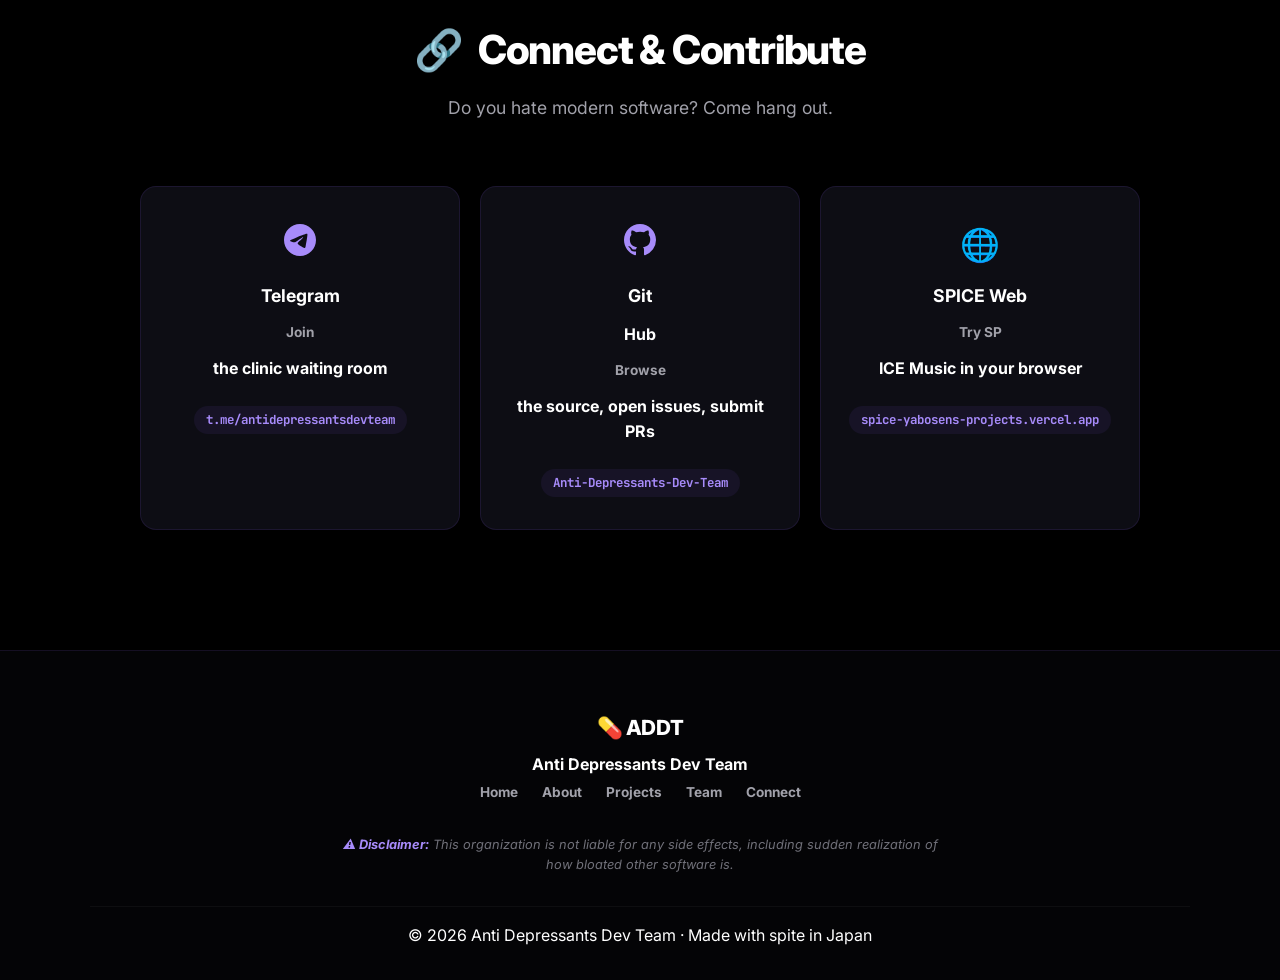
==== commit fbb5ffd2: "YES SIRRRRRRRRRRRRRR" ====
--- a/index.html
+++ b/index.html
@@ -20,13 +20,14 @@
         <div class="nav-container">
             <a href="#hero" class="nav-logo">
                 <span class="logo-pill">💊</span>
-                <span class="logo-text">ADDT</span>
+                <span class="logo-text">Anti Depressants</span>
             </a>
             <div class="nav-links">
                 <a href="#about">About</a>
                 <a href="#projects">Projects</a>
                 <a href="#team">Team</a>
                 <a href="#connect">Connect</a>
+                <button class="nav-pill-btn" id="pill-multiplier" title="Double the pills">💊×2</button>
             </div>
             <button class="nav-cta" onclick="document.getElementById('projects').scrollIntoView({behavior:'smooth'})">
                 Get the Drugs
@@ -62,9 +63,6 @@
             </div>
         </div>
         <div class="hero-visual">
-            <div class="floating-pill pill-1">💊</div>
-            <div class="floating-pill pill-2">💊</div>
-            <div class="floating-pill pill-3">💊</div>
             <div class="orb orb-1"></div>
             <div class="orb orb-2"></div>
             <div class="orb orb-3"></div>
--- a/styles.css
+++ b/styles.css
@@ -78,8 +78,8 @@
     text-decoration: none;
 }
 
-/* --- Particle Canvas --- */
-#particles {
+/* --- Pill Rain Container (CSS-animated, GPU, zero lag) --- */
+#pill-rain {
     position: fixed;
     top: 0;
     left: 0;
@@ -87,7 +87,35 @@
     height: 100%;
     z-index: 0;
     pointer-events: none;
-    opacity: 0.6;
+    overflow: hidden;
+}
+
+.rain-pill {
+    position: absolute;
+    top: -60px;
+    left: var(--x);
+    font-size: var(--size);
+    opacity: 0.45;
+    animation: pillFall var(--dur) var(--delay) linear infinite;
+    will-change: transform;
+    filter: drop-shadow(0 0 6px rgba(168,85,247,0.5));
+}
+
+@keyframes pillFall {
+    0% {
+        transform: translateY(0) translateX(0) rotate(var(--rot));
+        opacity: 0.15;
+    }
+    10% {
+        opacity: 0.5;
+    }
+    90% {
+        opacity: 0.45;
+    }
+    100% {
+        transform: translateY(calc(100vh + 120px)) translateX(var(--drift)) rotate(var(--rot-end));
+        opacity: 0.1;
+    }
 }
 
 /* --- Navigation --- */
@@ -198,6 +226,28 @@
     transform: translateY(-1px);
 }
 
+.nav-pill-btn {
+    padding: 8px 14px;
+    background: rgba(139, 92, 246, 0.15);
+    color: var(--purple-400);
+    border: 1px solid rgba(139, 92, 246, 0.3);
+    border-radius: var(--radius-sm);
+    font-family: var(--font-sans);
+    font-weight: 700;
+    font-size: 0.8rem;
+    cursor: pointer;
+    transition: var(--transition);
+    white-space: nowrap;
+}
+
+.nav-pill-btn:hover {
+    background: rgba(139, 92, 246, 0.3);
+    border-color: var(--purple-500);
+    color: white;
+    box-shadow: 0 0 20px rgba(139, 92, 246, 0.3);
+    transform: scale(1.05);
+}
+
 /* --- Section Common --- */
 section {
     position: relative;
@@ -358,29 +408,12 @@
     transform: translateY(-2px);
 }
 
-/* Floating Pills */
+/* Hero Visual (orbs) */
 .hero-visual {
     position: absolute;
     inset: 0;
     pointer-events: none;
     z-index: 1;
-}
-
-.floating-pill {
-    position: absolute;
-    font-size: 2rem;
-    opacity: 0.4;
-    animation: float 6s ease-in-out infinite;
-}
-
-.pill-1 { top: 15%; left: 10%; animation-delay: 0s; font-size: 2.5rem; }
-.pill-2 { top: 30%; right: 12%; animation-delay: 2s; font-size: 1.8rem; }
-.pill-3 { bottom: 25%; left: 50%; animation-delay: 4s; font-size: 2rem; }
-
-@keyframes float {
-    0%, 100% { transform: translateY(0) rotate(0deg); }
-    33% { transform: translateY(-15px) rotate(5deg); }
-    66% { transform: translateY(8px) rotate(-3deg); }
 }
 
 /* Orbs */
@@ -477,7 +510,7 @@
 
 /* --- About Section --- */
 #about {
-    background: var(--bg-secondary);
+    /* transparent — pills visible through it */
 }
 
 .about-grid {
@@ -712,7 +745,7 @@
 
 /* --- Team Section --- */
 #team {
-    background: var(--bg-secondary);
+    /* transparent — pills visible through it */
 }
 
 .team-grid {
@@ -920,7 +953,9 @@
 footer {
     position: relative;
     z-index: 1;
-    background: var(--bg-secondary);
+    background: rgba(5, 5, 8, 0.85);
+    backdrop-filter: blur(10px);
+    -webkit-backdrop-filter: blur(10px);
     border-top: 1px solid var(--border-color);
     padding: 60px 24px 32px;
 }
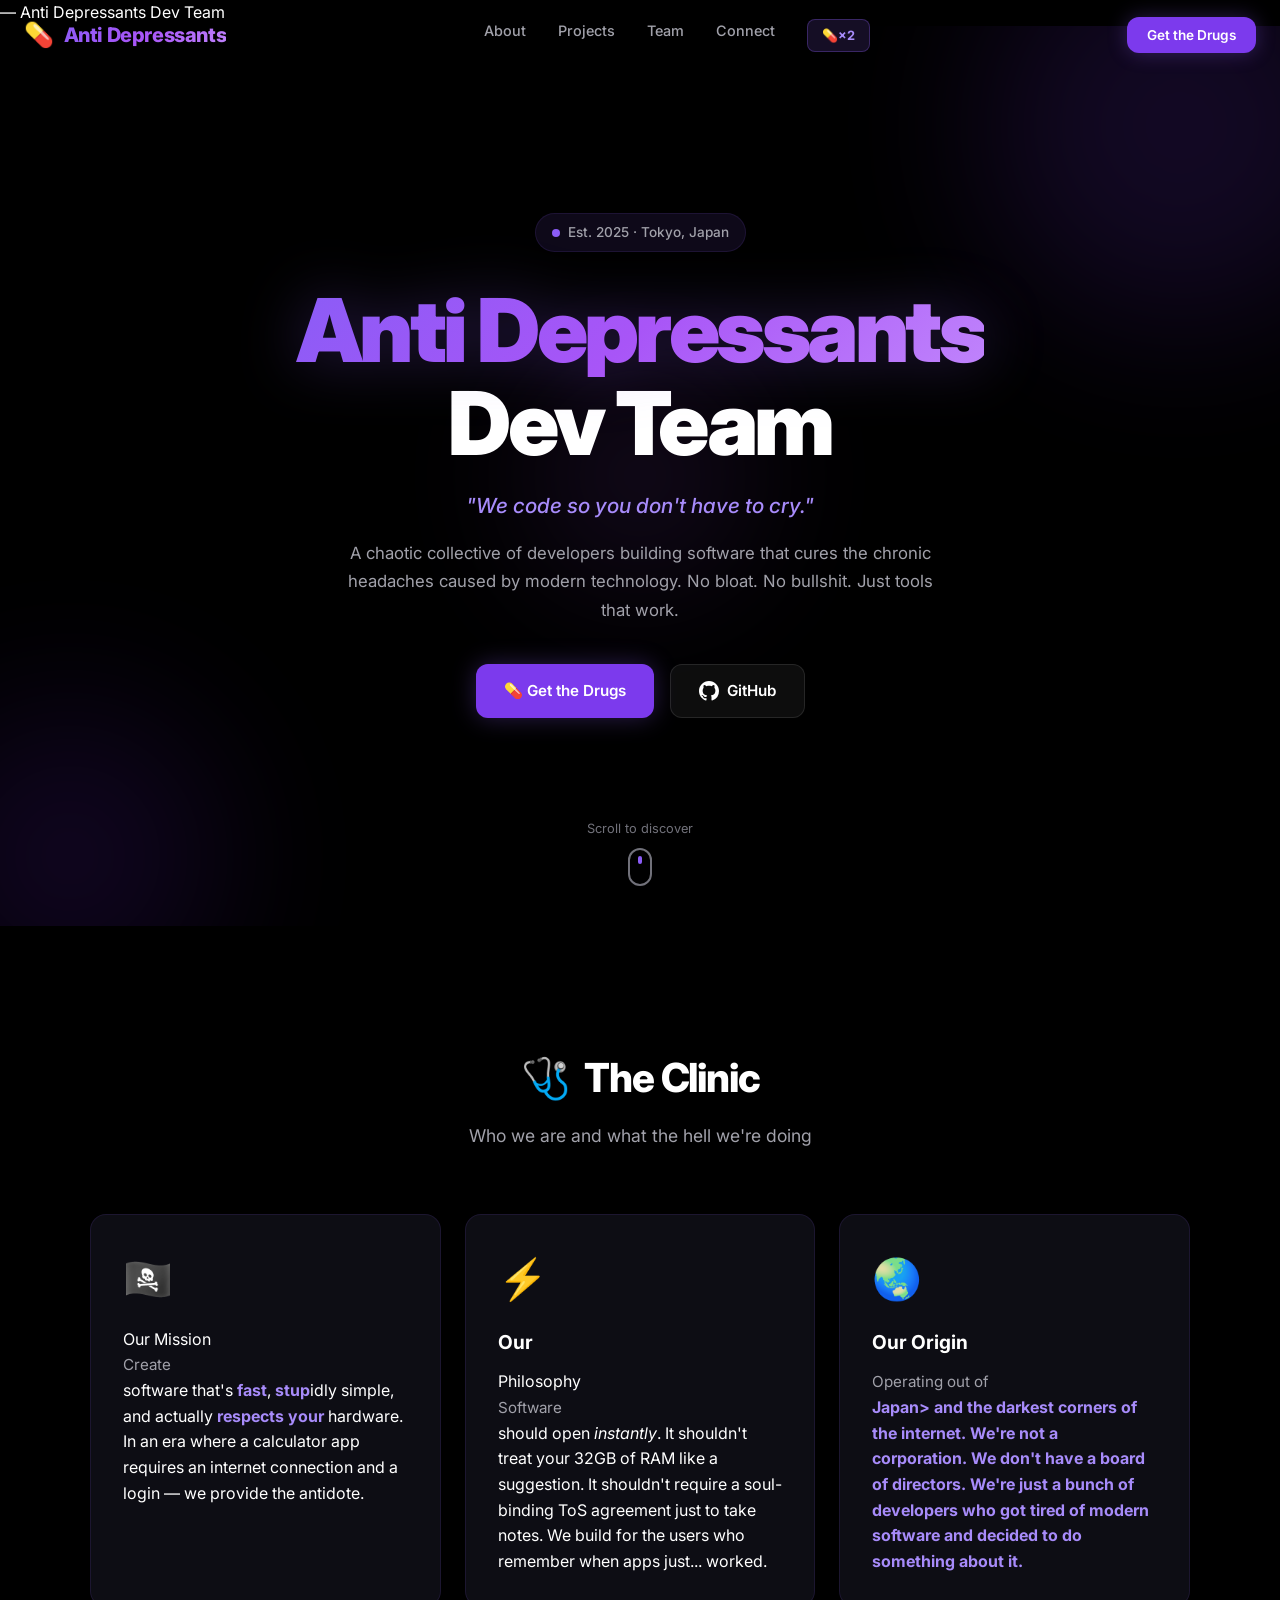
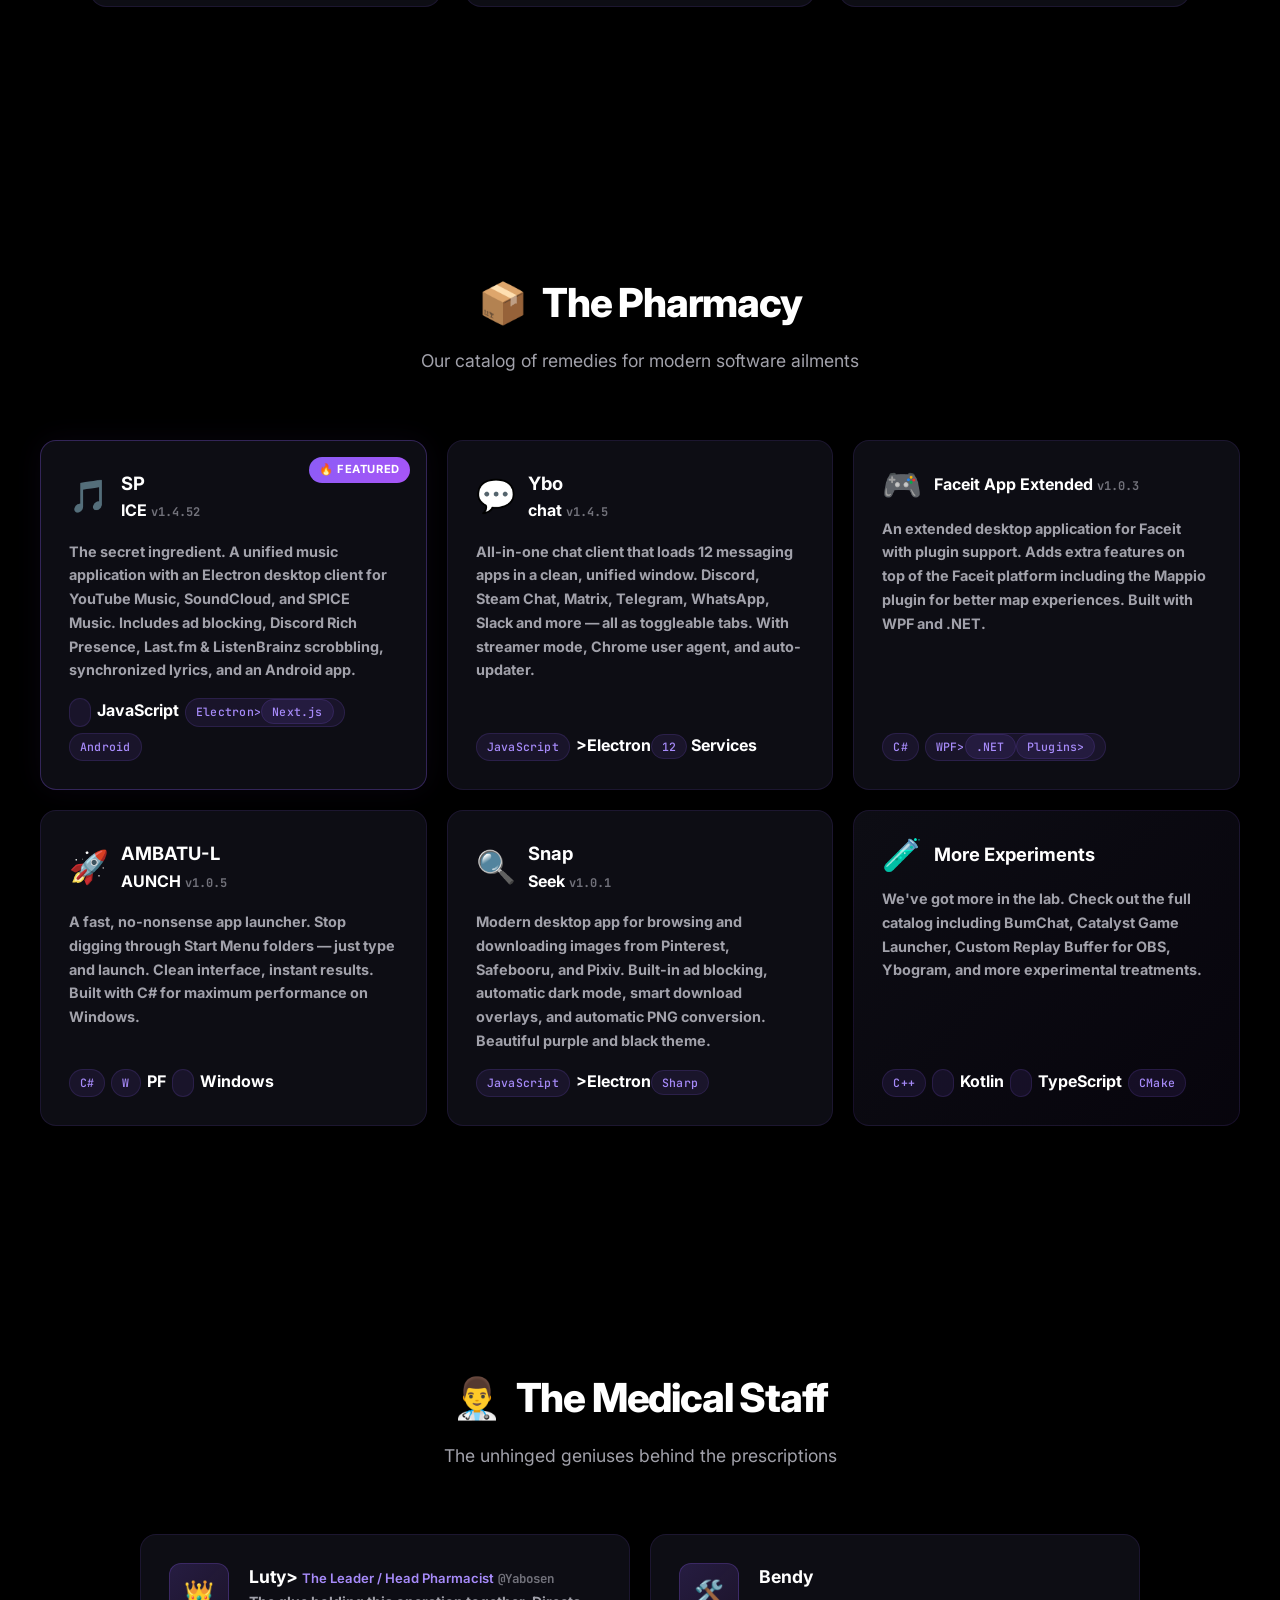
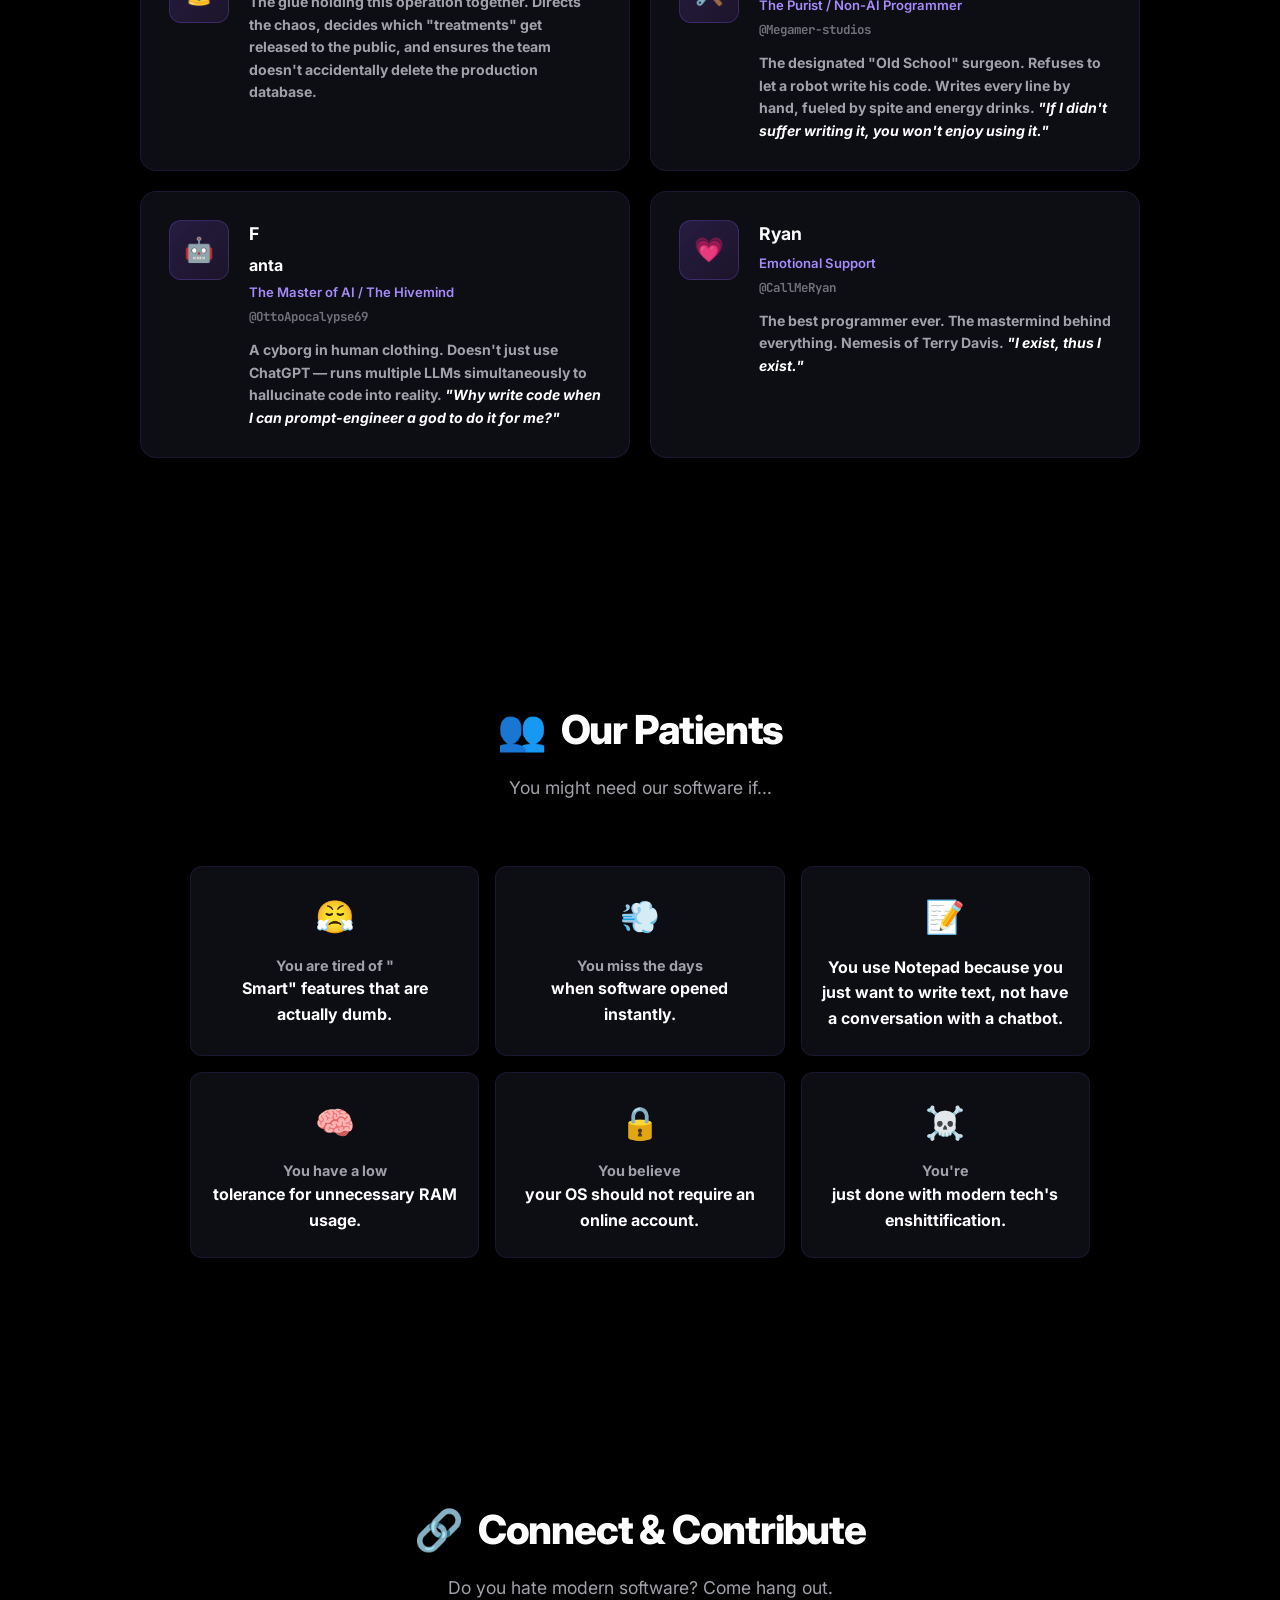
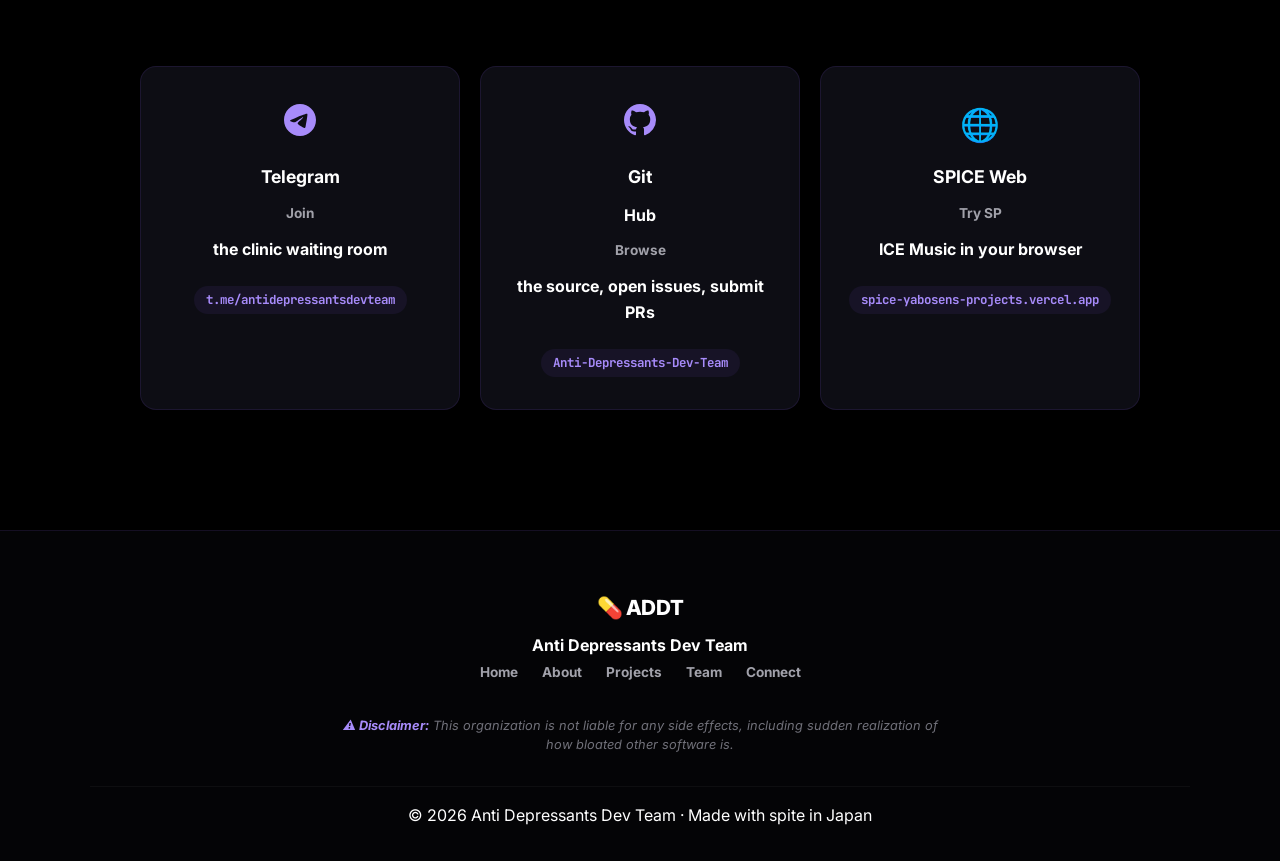
==== commit 9d4ce3e9: "yes" ====
--- a/index.html
+++ b/index.html
@@ -29,7 +29,7 @@
                 <a href="#connect">Connect</a>
                 <button class="nav-pill-btn" id="pill-multiplier" title="Double the pills">💊×2</button>
             </div>
-            <button class="nav-cta" onclick="document.getElementById('projects').scrollIntoView({behavior:'smooth'})">
+            <button class="nav-cta" onclick="location.href='downloads.html'">
                 Get the Drugs
             </button>
         </div>
@@ -42,8 +42,8 @@
                 <span class="pulse-dot"></span>
                 Est. 2025 · Tokyo, Japan
             </div>
-            <h1 class="hero-title">
-                <span class="gradient-text">Anti Depressants</span>
+            <h1 class="hero-title glitch-target">
+                <span class="gradient-text" data-text="Anti Depressants">Anti Depressants</span>
                 <br>
                 <span class="hero-sub">Dev Team</span>
             </h1>
@@ -53,8 +53,8 @@
                 headaches caused by modern technology. No bloat. No bullshit. Just tools that work.
             </p>
             <div class="hero-buttons">
-                <a href="#projects" class="btn-primary">
-                    💊 Browse the Pharmacy
+                <a href="downloads.html" class="btn-primary">
+                    💊 Get the Drugs
                 </a>
                 <a href="https://github.com/Anti-Depressants-Dev-Team" target="_blank" class="btn-secondary">
                     <svg width="20" height="20" viewBox="0 0 24 24" fill="currentColor"><path d="M12 0C5.37 0 0 5.37 0 12c0 5.31 3.435 9.795 8.205 11.385.6.105.825-.255.825-.57 0-.285-.015-1.23-.015-2.235-3.015.555-3.795-.735-4.035-1.41-.135-.345-.72-1.41-1.23-1.695-.42-.225-1.02-.78-.015-.795.945-.015 1.62.87 1.845 1.23 1.08 1.815 2.805 1.305 3.495.99.105-.78.42-1.305.765-1.605-2.67-.3-5.46-1.335-5.46-5.925 0-1.305.465-2.385 1.23-3.225-.12-.3-.54-1.53.12-3.18 0 0 1.005-.315 3.3 1.23.96-.27 1.98-.405 3-.405s2.04.135 3 .405c2.295-1.56 3.3-1.23 3.3-1.23.66 1.65.24 2.88.12 3.18.765.84 1.23 1.905 1.23 3.225 0 4.605-2.805 5.625-5.475 5.925.435.375.81 1.095.81 2.22 0 1.605-.015 2.895-.015 3.3 0 .315.225.69.825.57A12.02 12.02 0 0024 12c0-6.63-5.37-12-12-12z"/></svg>
@@ -131,13 +131,7 @@
                 <div class="project-tech">
                     <span></span>JavaScript</span><span>Electron</span</span>><span>Next.js</span></span><span>Android</span></span>
                 </div>
-                <div class="project-links">
-                    <a href="https://github.com/Anti-Depressants-Dev-Team/SPICE/releases/latest" target="_blank" class="btn-download">
-                        <svg width="16" height="16" viewBox="0 0 24 24" fill="none" stroke="currentColor" stroke-width="2"><path d="M21 15v4a2 2 0 01-2 2H5a2 2 0 01-2-2v-4"/><polyline points="7 10 12 15 17 10"/><line x1="12" y1="15" x2="12" y2="3"/></svg>
-                        Download
-                    </a>
-                    <a href="https://github.com/Anti-Depressants-Dev-Team/SPICE" target="_blank" class="btn-source">Source</a>
-                </div>
+
             </div>
 
             <!-- Ybochat -->
@@ -156,13 +150,7 @@
                 <div class="project-tech">
                     <span>JavaScript</span><span</span>>Electron</span><span>12</span> Services</span>
                 </div>
-                <div class="project-links">
-                    <a href="https://github.com/Anti-Depressants-Dev-Team/Ybochat/releases/latest" target="_blank" class="btn-download">
-                        <svg width="16" height="16" viewBox="0 0 24 24" fill="none" stroke="currentColor" stroke-width="2"><path d="M21 15v4a2 2 0 01-2 2H5a2 2 0 01-2-2v-4"/><polyline points="7 10 12 15 17 10"/><line x1="12" y1="15" x2="12" y2="3"/></svg>
-                        Download
-                    </a>
-                    <a href="https://github.com/Anti-Depressants-Dev-Team/Ybochat" target="_blank" class="btn-source">Source</a>
-                </div>
+
             </div>
 
             <!-- Faceit-App-Extended -->
@@ -181,13 +169,7 @@
                 <div class="project-tech">
                     <span>C#</span><span>WPF</span</span>><span>.NET</span><span>Plugins</span</span>>
                 </div>
-                <div class="project-links">
-                    <a href="https://github.com/Anti-Depressants-Dev-Team/Faceit-App-Extended/releases/latest" target="_blank" class="btn-download">
-                        <svg width="16" height="16" viewBox="0 0 24 24" fill="none" stroke="currentColor" stroke-width="2"><path d="M21 15v4a2 2 0 01-2 2H5a2 2 0 01-2-2v-4"/><polyline points="7 10 12 15 17 10"/><line x1="12" y1="15" x2="12" y2="3"/></svg>
-                        Download
-                    </a>
-                    <a href="https://github.com/Anti-Depressants-Dev-Team/Faceit-App-Extended" target="_blank" class="btn-source">Source</a>
-                </div>
+
             </div>
 
             <!-- AMBATU-LAUNCH -->
@@ -206,13 +188,7 @@
                 <div class="project-tech">
                     <span>C#</span><span>W</span>PF</span><span></span>Windows</span>
                 </div>
-                <div class="project-links">
-                    <a href="https://github.com/Anti-Depressants-Dev-Team/AMBATU-LAUNCH/releases/latest" target="_blank" class="btn-download">
-                        <svg width="16" height="16" viewBox="0 0 24 24" fill="none" stroke="currentColor" stroke-width="2"><path d="M21 15v4a2 2 0 01-2 2H5a2 2 0 01-2-2v-4"/><polyline points="7 10 12 15 17 10"/><line x1="12" y1="15" x2="12" y2="3"/></svg>
-                        Download
-                    </a>
-                    <a href="https://github.com/Anti-Depressants-Dev-Team/AMBATU-LAUNCH" target="_blank" class="btn-source">Source</a>
-                </div>
+
             </div>
 
             <!-- SnapSeek -->
@@ -231,13 +207,7 @@
                 <div class="project-tech">
                     <span>JavaScript</span><span</span>>Electron</span><span>Sharp</span>
 </span>                </div>
-                <div class="project-links">
-                    <a href="https://github.com/Anti-Depressants-Dev-Team/snapseek/releases/latest" target="_blank" class="btn-download">
-                        <svg width="16" height="16" viewBox="0 0 24 24" fill="none" stroke="currentColor" stroke-width="2"><path d="M21 15v4a2 2 0 01-2 2H5a2 2 0 01-2-2v-4"/><polyline points="7 10 12 15 17 10"/><line x1="12" y1="15" x2="12" y2="3"/></svg>
-                        Download
-                    </a>
-                    <a href="https://github.com/Anti-Depressants-Dev-Team/snapseek" target="_blank" class="btn-source">Source</a>
-                </div>
+
             </div>
 
             <!-- More Projects -->
@@ -255,11 +225,7 @@
                 <div class="project-tech">
                     <span>C++</span><span></span>Kotlin</span><span></span>TypeScript</span><span>CMake</span>
 </span>                </div>
-                <div class="project-links">
-                    <a href="https://github.com/orgs/Anti-Depressants-Dev-Team/repositories" target="_blank" class="btn-primary" style="width:100%;text-align:center;justify-content:center;">
-                        View All Repositories →
-                    </a>
-                </div>
+
             </div>
         </div>
     </section>
--- a/styles.css
+++ b/styles.css
@@ -248,6 +248,61 @@
     transform: scale(1.05);
 }
 
+/* --- Button Glitch on Hover --- */
+.btn-primary, .btn-secondary, .btn-download, .btn-source, .nav-cta, .nav-pill-btn, .dl-btn { position: relative; }
+
+.btn-primary:hover, .btn-secondary:hover, .btn-download:hover, .btn-source:hover, .nav-cta:hover, .nav-pill-btn:hover, .dl-btn:hover {
+    animation: btn-shake 0.2s steps(4) infinite;
+}
+
+.btn-primary:hover::before, .btn-secondary:hover::before, .btn-download:hover::before, .btn-source:hover::before, .nav-cta:hover::before, .nav-pill-btn:hover::before, .dl-btn:hover::before {
+    content: '';
+    position: absolute;
+    inset: 0;
+    border-radius: inherit;
+    background: #ff0044;
+    mix-blend-mode: screen;
+    animation: btn-red 0.2s steps(4) infinite;
+    pointer-events: none;
+    z-index: 2;
+}
+
+.btn-primary:hover::after, .btn-secondary:hover::after, .btn-download:hover::after, .btn-source:hover::after, .nav-cta:hover::after, .nav-pill-btn:hover::after, .dl-btn:hover::after {
+    content: '';
+    position: absolute;
+    inset: 0;
+    border-radius: inherit;
+    background: #00ddff;
+    mix-blend-mode: screen;
+    animation: btn-cyan 0.2s steps(4) infinite;
+    pointer-events: none;
+    z-index: 2;
+}
+
+@keyframes btn-shake {
+    0%   { transform: translate(0,0) skew(0); }
+    25%  { transform: translate(-6px,-3px) skew(-2deg); }
+    50%  { transform: translate(7px,4px) skew(2deg); }
+    75%  { transform: translate(-4px,-2px) skew(-1deg); }
+    100% { transform: translate(3px,-3px) skew(0.5deg); }
+}
+
+@keyframes btn-red {
+    0%   { clip-path: inset(0 0 70% 0); transform: translate(-8px,3px); opacity: .85; }
+    25%  { clip-path: inset(30% 0 40% 0); transform: translate(5px,-5px); opacity: .85; }
+    50%  { clip-path: inset(55% 0 15% 0); transform: translate(-10px,1px); opacity: .85; }
+    75%  { clip-path: inset(15% 0 60% 0); transform: translate(7px,-2px); opacity: .85; }
+    100% { clip-path: inset(0 0 75% 0); transform: translate(-5px,4px); opacity: .85; }
+}
+
+@keyframes btn-cyan {
+    0%   { clip-path: inset(70% 0 0 0); transform: translate(8px,-3px); opacity: .85; }
+    25%  { clip-path: inset(40% 0 30% 0); transform: translate(-5px,5px); opacity: .85; }
+    50%  { clip-path: inset(15% 0 55% 0); transform: translate(10px,-1px); opacity: .85; }
+    75%  { clip-path: inset(60% 0 15% 0); transform: translate(-7px,2px); opacity: .85; }
+    100% { clip-path: inset(75% 0 0 0); transform: translate(5px,-4px); opacity: .85; }
+}
+
 /* --- Section Common --- */
 section {
     position: relative;
@@ -336,7 +391,50 @@
     -webkit-text-fill-color: transparent;
     background-clip: text;
     filter: drop-shadow(0 0 30px rgba(139, 92, 246, 0.3));
-}
+    position: relative;
+    display: inline-block;
+}
+
+.gradient-text::before,
+.gradient-text::after {
+    content: attr(data-text);
+    position: absolute;
+    top: 0;
+    left: 0;
+    width: 100%;
+    height: 100%;
+    background: var(--gradient-primary);
+    -webkit-background-clip: text;
+    -webkit-text-fill-color: transparent;
+    background-clip: text;
+    opacity: 0;
+    pointer-events: none;
+}
+.gradient-text::before { animation: glitch-r 3s infinite; }
+.gradient-text::after  { animation: glitch-c 3s infinite; }
+
+@keyframes glitch-r {
+    0%,85%,92%,100% { opacity:0; transform:translate(0); }
+    86% { opacity:.9; transform:translate(-6px,3px); -webkit-text-fill-color:#ff0044; }
+    87% { opacity:.9; transform:translate(-8px,-2px); -webkit-text-fill-color:#ff0044; }
+    88% { opacity:.5; transform:translate(-3px,5px); -webkit-text-fill-color:#ff0044; }
+}
+@keyframes glitch-c {
+    0%,85%,92%,100% { opacity:0; transform:translate(0); }
+    86% { opacity:.9; transform:translate(6px,-3px); -webkit-text-fill-color:#00ddff; }
+    87% { opacity:.9; transform:translate(8px,2px); -webkit-text-fill-color:#00ddff; }
+    88% { opacity:.5; transform:translate(3px,-5px); -webkit-text-fill-color:#00ddff; }
+}
+@keyframes glitch-shake {
+    0%,83%,90%,100% { transform:translate(0); }
+    84% { transform:translate(-8px,-3px); }
+    85% { transform:translate(10px,4px) skew(-2deg); }
+    86% { transform:translate(-12px,-5px) skew(2deg); }
+    87% { transform:translate(6px,6px) skew(-1deg); }
+    88% { transform:translate(-4px,-2px); }
+    89% { transform:translate(2px,1px); }
+}
+.glitch-target { animation: glitch-shake 3s infinite; }
 
 .hero-sub {
     color: var(--text-primary);
